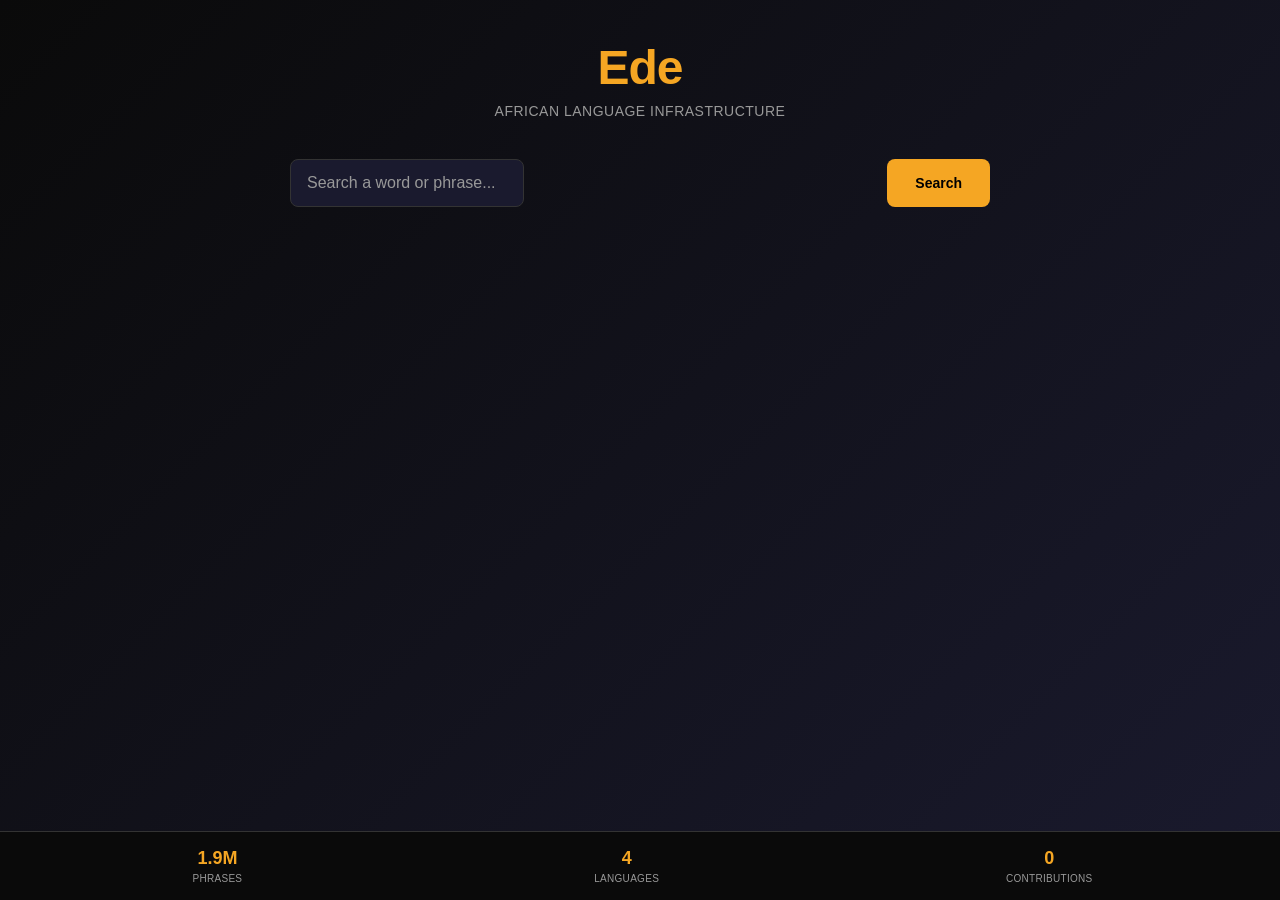
==== index.html @ 549b7cb9 "Redesign UI/UX - polished, responsive, top 5 suggestions, better visual hierarchy" ====
<!DOCTYPE html>
<html lang="en">
<head>
    <meta charset="UTF-8">
    <meta name="viewport" content="width=device-width, initial-scale=1.0">
    <title>Ede — African Language Infrastructure</title>
    <style>
        * { margin: 0; padding: 0; box-sizing: border-box; }
        
        :root {
            --primary: #f5a623;
            --dark-bg: #0a0a0a;
            --card-bg: #1a1a2e;
            --border: #333;
            --text-main: #e0e0e0;
            --text-secondary: #999;
            --accent-warm: #e67e22;
            --accent-success: #27ae60;
        }
        
        body {
            background: linear-gradient(135deg, var(--dark-bg) 0%, #1a1a2e 100%);
            color: var(--text-main);
            font-family: -apple-system, BlinkMacSystemFont, 'Segoe UI', Helvetica, Arial, sans-serif;
            padding: 20px;
            min-height: 100vh;
            padding-bottom: 120px;
        }
        
        .container { 
            max-width: 700px; 
            margin: 0 auto;
        }
        
        header {
            text-align: center;
            margin-bottom: 40px;
            padding-top: 20px;
        }
        
        h1 {
            font-size: 48px;
            font-weight: 700;
            color: var(--primary);
            letter-spacing: -1px;
            margin-bottom: 8px;
        }
        
        .tagline {
            color: var(--text-secondary);
            font-size: 14px;
            font-weight: 400;
            letter-spacing: 0.5px;
            text-transform: uppercase;
        }
        
        .search-container {
            position: relative;
            margin-bottom: 40px;
        }
        
        .search-wrapper {
            display: flex;
            gap: 12px;
            position: relative;
            z-index: 100;
        }
        
        input {
            flex: 1;
            background: var(--card-bg);
            border: 1px solid var(--border);
            color: var(--text-main);
            padding: 14px 16px;
            border-radius: 8px;
            font-size: 16px;
            transition: all 0.2s ease;
        }
        
        input:focus {
            outline: none;
            border-color: var(--primary);
            box-shadow: 0 0 0 3px rgba(245, 166, 35, 0.1);
        }
        
        input::placeholder {
            color: var(--text-secondary);
        }
        
        .search-btn {
            background: var(--primary);
            border: none;
            color: #000;
            padding: 14px 28px;
            border-radius: 8px;
            font-weight: 600;
            cursor: pointer;
            font-size: 14px;
            transition: all 0.2s ease;
            white-space: nowrap;
        }
        
        .search-btn:hover {
            background: #e6961a;
            transform: translateY(-1px);
        }
        
        .search-btn:active {
            transform: translateY(0);
        }
        
        .suggestions-container {
            position: absolute;
            top: 100%;
            left: 0;
            right: 52px;
            margin-top: 8px;
            background: var(--card-bg);
            border: 1px solid var(--border);
            border-radius: 8px;
            max-height: 280px;
            overflow-y: auto;
            z-index: 1000;
            display: none;
            box-shadow: 0 10px 40px rgba(0, 0, 0, 0.5);
        }
        
        .suggestion-item {
            padding: 12px 16px;
            color: var(--text-main);
            cursor: pointer;
            border-bottom: 1px solid var(--border);
            transition: all 0.15s ease;
            font-size: 14px;
        }
        
        .suggestion-item:last-child {
            border-bottom: none;
        }
        
        .suggestion-item:hover {
            background: rgba(245, 166, 35, 0.1);
            padding-left: 20px;
            color: var(--primary);
        }
        
        .results-section {
            animation: fadeIn 0.3s ease;
        }
        
        @keyframes fadeIn {
            from { opacity: 0; transform: translateY(10px); }
            to { opacity: 1; transform: translateY(0); }
        }
        
        .loading, .not-found {
            text-align: center;
            padding: 40px 20px;
            color: var(--text-secondary);
        }
        
        .loading {
            font-size: 14px;
        }
        
        .word-card {
            background: var(--card-bg);
            border: 1px solid var(--border);
            border-radius: 12px;
            padding: 28px;
            margin-bottom: 20px;
            animation: slideIn 0.3s ease;
        }
        
        @keyframes slideIn {
            from { opacity: 0; transform: translateY(15px); }
            to { opacity: 1; transform: translateY(0); }
        }
        
        .word-title {
            font-size: 28px;
            font-weight: 700;
            color: var(--primary);
            margin-bottom: 24px;
            word-break: break-word;
        }
        
        .translations-grid {
            display: grid;
            gap: 12px;
            margin-bottom: 24px;
        }
        
        .translation-card {
            background: rgba(245, 166, 35, 0.05);
            border: 1px solid rgba(245, 166, 35, 0.3);
            padding: 16px;
            border-radius: 10px;
            cursor: pointer;
            transition: all 0.2s ease;
        }
        
        .translation-card:hover {
            background: rgba(245, 166, 35, 0.1);
            border-color: var(--primary);
            transform: translateX(4px);
        }
        
        .translation-lang {
            color: var(--primary);
            font-size: 11px;
            text-transform: uppercase;
            font-weight: 600;
            letter-spacing: 0.5px;
            margin-bottom: 6px;
        }
        
        .translation-word {
            font-size: 20px;
            font-weight: 600;
            color: var(--text-main);
            margin-bottom: 4px;
        }
        
        .translation-meta {
            font-size: 12px;
            color: var(--text-secondary);
        }
        
        .phrase-matches-section {
            background: rgba(230, 126, 34, 0.08);
            border: 1px solid rgba(230, 126, 34, 0.3);
            border-radius: 12px;
            padding: 20px;
            margin-bottom: 20px;
        }
        
        .phrase-title {
            color: var(--accent-warm);
            font-size: 13px;
            font-weight: 600;
            text-transform: uppercase;
            margin-bottom: 16px;
            letter-spacing: 0.5px;
        }
        
        .phrase-item {
            background: var(--card-bg);
            border: 1px solid var(--border);
            padding: 14px;
            border-radius: 8px;
            margin-bottom: 10px;
            cursor: pointer;
            transition: all 0.2s ease;
        }
        
        .phrase-item:hover {
            border-color: var(--primary);
            background: rgba(245, 166, 35, 0.05);
        }
        
        .phrase-text {
            color: var(--text-main);
            font-size: 14px;
            margin-bottom: 8px;
            font-weight: 500;
        }
        
        .phrase-translation {
            color: var(--primary);
            font-size: 13px;
            font-weight: 500;
        }
        
        .contribute-section {
            background: rgba(230, 126, 34, 0.1);
            border: 1px solid var(--accent-warm);
            border-radius: 12px;
            padding: 20px;
            text-align: center;
            margin-top: 20px;
        }
        
        .contribute-title {
            color: var(--text-main);
            font-size: 16px;
            font-weight: 600;
            margin-bottom: 12px;
        }
        
        .contribute-text {
            color: var(--text-secondary);
            font-size: 13px;
            margin-bottom: 16px;
        }
        
        .contribute-btn {
            background: var(--accent-warm);
            color: #fff;
            border: none;
            padding: 12px 24px;
            border-radius: 8px;
            font-weight: 600;
            font-size: 14px;
            cursor: pointer;
            transition: all 0.2s ease;
        }
        
        .contribute-btn:hover {
            background: #d35400;
            transform: translateY(-2px);
        }
        
        .modal {
            display: none;
            position: fixed;
            z-index: 2000;
            left: 0;
            top: 0;
            width: 100%;
            height: 100%;
            background-color: rgba(0, 0, 0, 0.7);
            backdrop-filter: blur(2px);
        }
        
        .modal-content {
            background-color: var(--card-bg);
            position: fixed;
            top: 50%;
            left: 50%;
            transform: translate(-50%, -50%);
            padding: 32px;
            border: 1px solid var(--border);
            border-radius: 16px;
            width: 90%;
            max-width: 450px;
            color: var(--text-main);
            z-index: 2001;
            max-height: 90vh;
            overflow-y: auto;
        }
        
        .close {
            color: var(--text-secondary);
            float: right;
            font-size: 28px;
            font-weight: 300;
            cursor: pointer;
            line-height: 1;
        }
        
        .close:hover {
            color: var(--primary);
        }
        
        .modal label {
            color: var(--text-secondary);
            font-size: 12px;
            display: block;
            margin-bottom: 6px;
            font-weight: 600;
            text-transform: uppercase;
            letter-spacing: 0.5px;
        }
        
        .modal input, .modal select {
            width: 100%;
            margin-bottom: 16px;
            padding: 12px;
            border: 1px solid var(--border);
            border-radius: 8px;
            background: #0a0a0a;
            color: var(--text-main);
            font-size: 14px;
            transition: all 0.2s ease;
        }
        
        .modal input:focus, .modal select:focus {
            outline: none;
            border-color: var(--primary);
            box-shadow: 0 0 0 3px rgba(245, 166, 35, 0.1);
        }
        
        .modal-title {
            color: var(--primary);
            margin-bottom: 24px;
            font-size: 20px;
            font-weight: 700;
        }
        
        .submit-btn {
            width: 100%;
            background: var(--accent-warm);
            color: #fff;
            padding: 14px;
            font-size: 14px;
            border: none;
            border-radius: 8px;
            font-weight: 600;
            cursor: pointer;
            transition: all 0.2s ease;
        }
        
        .submit-btn:hover {
            background: #d35400;
            transform: translateY(-2px);
        }
        
        .success-msg {
            color: var(--accent-success);
            margin-top: 12px;
            text-align: center;
            font-size: 13px;
            font-weight: 500;
        }
        
        .stats-bar {
            position: fixed;
            bottom: 0;
            left: 0;
            right: 0;
            background: var(--dark-bg);
            border-top: 1px solid var(--border);
            padding: 16px 20px;
            display: flex;
            justify-content: space-around;
            gap: 12px;
            z-index: 100;
        }
        
        .stat-item {
            text-align: center;
            min-width: 60px;
            cursor: pointer;
            transition: all 0.2s ease;
        }
        
        .stat-item:hover {
            transform: translateY(-2px);
        }
        
        .stat-number {
            color: var(--primary);
            font-size: 18px;
            font-weight: 700;
        }
        
        .stat-label {
            color: var(--text-secondary);
            font-size: 10px;
            text-transform: uppercase;
            margin-top: 4px;
            font-weight: 500;
            letter-spacing: 0.3px;
        }
        
        @media (max-width: 600px) {
            h1 { font-size: 36px; }
            .word-card { padding: 20px; }
            .modal-content { width: 95%; padding: 24px; }
            .search-wrapper { flex-direction: column; }
            .search-btn { width: 100%; }
            .suggestions-container { right: 0; }
            .stats-bar { padding: 12px 16px; gap: 8px; }
            .stat-number { font-size: 16px; }
        }
        
        .suggestions-container::-webkit-scrollbar {
            width: 6px;
        }
        
        .suggestions-container::-webkit-scrollbar-track {
            background: var(--card-bg);
        }
        
        .suggestions-container::-webkit-scrollbar-thumb {
            background: var(--border);
            border-radius: 3px;
        }
        
        .suggestions-container::-webkit-scrollbar-thumb:hover {
            background: var(--primary);
        }
    </style>
</head>
<body>

<div class="container">
    <header>
        <h1>Ede</h1>
        <p class="tagline">African Language Infrastructure</p>
    </header>

    <div class="search-container">
        <div class="search-wrapper">
            <div style="position: relative; flex: 1;">
                <input type="text" id="word" placeholder="Search a word or phrase..." onkeyup="showSuggestions()" />
                <div id="suggestions" class="suggestions-container"></div>
            </div>
            <button class="search-btn" onclick="searchWord()">Search</button>
        </div>
    </div>

    <div id="results"></div>
</div>

<div class="stats-bar" id="stats"></div>

<div id="contributionModal" class="modal">
    <div class="modal-content">
        <span class="close" onclick="closeModal()">&times;</span>
        <div class="modal-title">Add translation</div>
        <input type="hidden" id="modalWord" />
        
        <label>Your name (optional)</label>
        <input type="text" id="modalUsername" placeholder="e.g. Ife, Anonymous" />
        
        <label>Language</label>
        <select id="modalLanguage">
            <option value="">-- Select Language --</option>
            <option value="Yoruba">Yoruba</option>
            <option value="Swahili">Swahili</option>
            <option value="Xhosa">Xhosa</option>
            <option value="Tamazight">Tamazight</option>
        </select>
        
        <label>Your translation</label>
        <input type="text" id="modalTranslation" placeholder="Enter translation" />
        
        <button class="submit-btn" onclick="submitContribution()">Submit</button>
        <div id="successMsg"></div>
    </div>
</div>

<div id="contributorsModal" class="modal">
    <div class="modal-content" style="max-height: 70vh; overflow-y: auto;">
        <span class="close" onclick="closeContributorsModal()">&times;</span>
        <div class="modal-title">Contributors</div>
        <div id="contributorsList"></div>
    </div>
</div>

<script>
const API = "";
let currentWord = "";

async function loadStats() {
    try {
        const contributions = JSON.parse(localStorage.getItem('ede_contributions') || '[]');
        const contributionCount = contributions.length;
        
        document.getElementById("stats").innerHTML = `
            <div class="stat-item">
                <div class="stat-number">1.9M</div>
                <div class="stat-label">Phrases</div>
            </div>
            <div class="stat-item" onclick="showLanguageBreakdown()">
                <div class="stat-number">4</div>
                <div class="stat-label">Languages</div>
            </div>
            <div class="stat-item" onclick="showContributors()">
                <div class="stat-number">${contributionCount}</div>
                <div class="stat-label">Contributions</div>
            </div>
        `;
    } catch (err) {
        console.error("Stats error:", err);
    }
}

function showLanguageBreakdown() {
    const modal = document.createElement('div');
    modal.className = 'modal';
    modal.style.display = 'block';
    
    modal.innerHTML = `
        <div class="modal-content" style="max-width: 400px;">
            <span class="close" onclick="this.parentElement.parentElement.remove()">&times;</span>
            <div class="modal-title">Languages</div>
            <div style="color: var(--text-main); font-size: 14px; line-height: 2;">
                <div style="margin-bottom: 14px;">🇳🇬 <strong>Yoruba</strong><br><span style="color: var(--text-secondary); font-size: 13px;">407,271 phrases</span></div>
                <div style="margin-bottom: 14px;">🇰🇪 <strong>Swahili</strong><br><span style="color: var(--text-secondary); font-size: 13px;">561,449 phrases</span></div>
                <div style="margin-bottom: 14px;">🇿🇦 <strong>Xhosa</strong><br><span style="color: var(--text-secondary); font-size: 13px;">953,639 phrases</span></div>
                <div style="margin-bottom: 20px;">🇲🇦 <strong>Tamazight</strong><br><span style="color: var(--text-secondary); font-size: 13px;">6,188 phrases</span></div>
                <div style="color: var(--text-secondary); font-size: 12px; border-top: 1px solid var(--border); padding-top: 14px;">
                    <strong>Total:</strong> 1,928,547 unique English-African phrases
                </div>
            </div>
        </div>
    `;
    
    document.body.appendChild(modal);
    modal.onclick = (e) => e.target === modal && modal.remove();
}

async function showSuggestions() {
    const word = document.getElementById("word").value.trim();
    const suggestionsDiv = document.getElementById("suggestions");
    
    if (word.length < 2) {
        suggestionsDiv.style.display = "none";
        return;
    }
    
    try {
        const res = await fetch(`${API}/search-suggestions?q=${encodeURIComponent(word)}&limit=5`);
        const data = await res.json();
        
        if (data.suggestions.length === 0) {
            suggestionsDiv.style.display = "none";
            return;
        }
        
        let html = '';
        for (const suggestion of data.suggestions) {
            html += `
                <div class="suggestion-item" onclick="selectSuggestion('${suggestion.replace(/'/g, "\\'")}')">
                    ${suggestion}
                </div>
            `;
        }
        
        suggestionsDiv.innerHTML = html;
        suggestionsDiv.style.display = "block";
    } catch (err) {
        console.error("Suggestions error:", err);
    }
}

function selectSuggestion(suggestion) {
    document.getElementById("word").value = suggestion;
    document.getElementById("suggestions").style.display = "none";
    searchWord();
}

async function searchWord() {
    const word = document.getElementById("word").value.trim();
    if (!word) return;

    document.getElementById("suggestions").style.display = "none";
    document.getElementById("results").innerHTML = '<div class="loading">🔍 Searching...</div>';

    try {
        const res = await fetch(`${API}/word-sense?word=${encodeURIComponent(word)}`);
        const data = await res.json();

        if (!data.found) {
            document.getElementById("results").innerHTML = `
                <div class="word-card">
                    <div class="not-found">
                        <p style="font-size: 18px; font-weight: 600; margin-bottom: 12px;">Not found</p>
                        <p style="color: var(--text-secondary); margin-bottom: 20px; font-size: 14px;">Help us add "<strong>${word}</strong>" to Ede</p>
                        <button class="contribute-btn" onclick="openContributionModal('${word}')">+ Add Translation</button>
                    </div>
                </div>
            `;
            return;
        }

        if (data.type === "exact") {
            let html = `<div class="word-card"><div class="word-title">${data.word}</div><div class="translations-grid">`;

            for (const definition of data.definitions) {
                for (const trans of definition.translations) {
                    html += `
                        <div class="translation-card">
                            <div class="translation-lang">${trans.language}</div>
                            <div class="translation-word">${trans.word}</div>
                            <div class="translation-meta">${trans.domain}</div>
                        </div>
                    `;
                }
            }

            html += `</div></div>`;
            document.getElementById("results").innerHTML = html;
            return;
        }

        if (data.type === "phrase_match") {
            let html = `<div class="word-card"><div class="word-title">${data.word}</div>`;
            html += `<div class="phrase-matches-section"><div class="phrase-title">Found in phrases</div>`;

            for (const match of data.matches.slice(0, 5)) {
                html += `
                    <div class="phrase-item" onclick="searchWord()" style="cursor: default;">
                        <div class="phrase-text">"${match.phrase}"</div>
                        <div class="phrase-translation">→ ${match.translations.map(t => t.word).join(', ')}</div>
                    </div>
                `;
            }

            html += `</div>`;
            html += `
                <div class="contribute-section">
                    <div class="contribute-title">Looking for the exact word?</div>
                    <div class="contribute-text">Help us add "${word}" directly to Ede</div>
                    <button class="contribute-btn" onclick="openContributionModal('${word}')">+ Add Translation</button>
                </div>
            `;
            html += `</div>`;
            document.getElementById("results").innerHTML = html;
            return;
        }

    } catch (err) {
        document.getElementById("results").innerHTML = `<div style="color: #e74c3c; padding: 20px; text-align: center;">Error: ${err.message}</div>`;
    }
}

function openContributionModal(word, language = "") {
    currentWord = word;
    document.getElementById("modalWord").value = word;
    document.getElementById("modalUsername").value = "";
    document.getElementById("modalLanguage").value = language;
    document.getElementById("modalTranslation").value = "";
    document.getElementById("successMsg").innerHTML = "";
    document.getElementById("contributionModal").style.display = "block";
}

function closeModal() {
    document.getElementById("contributionModal").style.display = "none";
}

function closeContributorsModal() {
    document.getElementById("contributorsModal").style.display = "none";
}

function getOrCreateDeviceId() {
    let deviceId = localStorage.getItem('ede_device_id');
    if (!deviceId) {
        deviceId = 'device_' + Math.random().toString(36).substr(2, 9);
        localStorage.setItem('ede_device_id', deviceId);
    }
    return deviceId;
}

async function submitContribution() {
    const username = document.getElementById("modalUsername").value.trim() || "Anonymous";
    const language = document.getElementById("modalLanguage").value;
    const translation = document.getElementById("modalTranslation").value.trim();
    
    if (!language) {
        alert("Pick a language");
        return;
    }
    if (!translation) {
        alert("Enter a translation");
        return;
    }

    try {
        const res = await fetch(`${API}/contribute?word=${encodeURIComponent(currentWord)}&language=${encodeURIComponent(language)}&translation=${encodeURIComponent(translation)}&username=${encodeURIComponent(username)}`, {
            method: "POST"
        });
        
        const contributions = JSON.parse(localStorage.getItem('ede_contributions') || '[]');
        const deviceId = getOrCreateDeviceId();
        
        const newContribution = {
            id: Date.now(),
            username: username,
            word: currentWord,
            translation: translation,
            language: language,
            votes: 0,
            upvoters: [],
            submittedBy: deviceId,
            timestamp: new Date().toISOString()
        };
        contributions.push(newContribution);
        localStorage.setItem('ede_contributions', JSON.stringify(contributions));
        
        document.getElementById("successMsg").innerHTML = `<div class="success-msg">✓ Contribution added! Thank you.</div>`;
        setTimeout(() => {
            closeModal();
            loadStats();
        }, 1500);
    } catch (err) {
        alert("Error: " + err.message);
    }
}

function showContributors() {
    try {
        const contributions = JSON.parse(localStorage.getItem('ede_contributions') || '[]');
        const deviceId = getOrCreateDeviceId();
        
        if (contributions.length === 0) {
            document.getElementById("contributorsList").innerHTML = '<p style="color: var(--text-secondary); text-align: center; padding: 20px;">No contributions yet. Be the first! 🚀</p>';
        } else {
            let html = '';
            contributions.forEach((c) => {
                const isSubmitter = c.submittedBy === deviceId;
                const hasUpvoted = c.upvoters && c.upvoters.includes(deviceId);
                const canUpvote = !isSubmitter && !hasUpvoted;
                
                const btnStyle = canUpvote 
                    ? "background: var(--accent-success); cursor: pointer;" 
                    : "background: var(--text-secondary); cursor: not-allowed; opacity: 0.5;";
                
                html += `
                    <div style="background: rgba(245, 166, 35, 0.08); border: 1px solid rgba(245, 166, 35, 0.2); padding: 16px; border-radius: 10px; margin-bottom: 12px;">
                        <div style="color: var(--primary); font-weight: 600; margin-bottom: 8px; font-size: 14px;">${c.username}${isSubmitter ? ' <span style="color: var(--text-secondary); font-size: 11px;">(you)</span>' : ''}</div>
                        <div style="color: var(--text-main); margin-bottom: 12px; font-size: 14px;">"${c.word}" → <strong style="color: var(--primary);">${c.translation}</strong> <span style="color: var(--text-secondary); font-size: 12px;">(${c.language})</span></div>
                        <div style="display: flex; gap: 8px; align-items: center;">
                            <button onclick="upvoteContribution(${c.id})" style="color: #fff; border: none; padding: 6px 12px; border-radius: 6px; font-size: 12px; font-weight: 600; ${btnStyle}" ${!canUpvote ? 'disabled' : ''}>👍 ${c.votes || 0}</button>
                            <span style="color: var(--text-secondary); font-size: 11px;">${new Date(c.timestamp).toLocaleDateString()}</span>
                            ${hasUpvoted ? '<span style="color: var(--accent-success); font-size: 11px;">✓ Voted</span>' : ''}
                        </div>
                    </div>
                `;
            });
            document.getElementById("contributorsList").innerHTML = html;
        }
        
        document.getElementById("contributorsModal").style.display = "block";
    } catch (err) {
        console.error("Error loading contributors:", err);
    }
}

function upvoteContribution(id) {
    const contributions = JSON.parse(localStorage.getItem('ede_contributions') || '[]');
    const deviceId = getOrCreateDeviceId();
    const contribution = contributions.find(c => c.id === id);
    
    if (contribution) {
        if (contribution.upvoters && contribution.upvoters.includes(deviceId)) {
            alert("You already voted");
            return;
        }
        
        if (contribution.submittedBy === deviceId) {
            alert("You can't upvote your own contribution");
            return;
        }
        
        contribution.votes = (contribution.votes || 0) + 1;
        if (!contribution.upvoters) contribution.upvoters = [];
        contribution.upvoters.push(deviceId);
        
        localStorage.setItem('ede_contributions', JSON.stringify(contributions));
        showContributors();
        loadStats();
    }
}

document.getElementById("word").addEventListener("keypress", e => {
    if (e.key === "Enter") {
        document.getElementById("suggestions").style.display = "none";
        searchWord();
    }
});

window.onclick = function(event) {
    const modal = document.getElementById("contributionModal");
    if (event.target === modal) {
        modal.style.display = "none";
    }
}

loadStats();
</script>

</body>
</html>
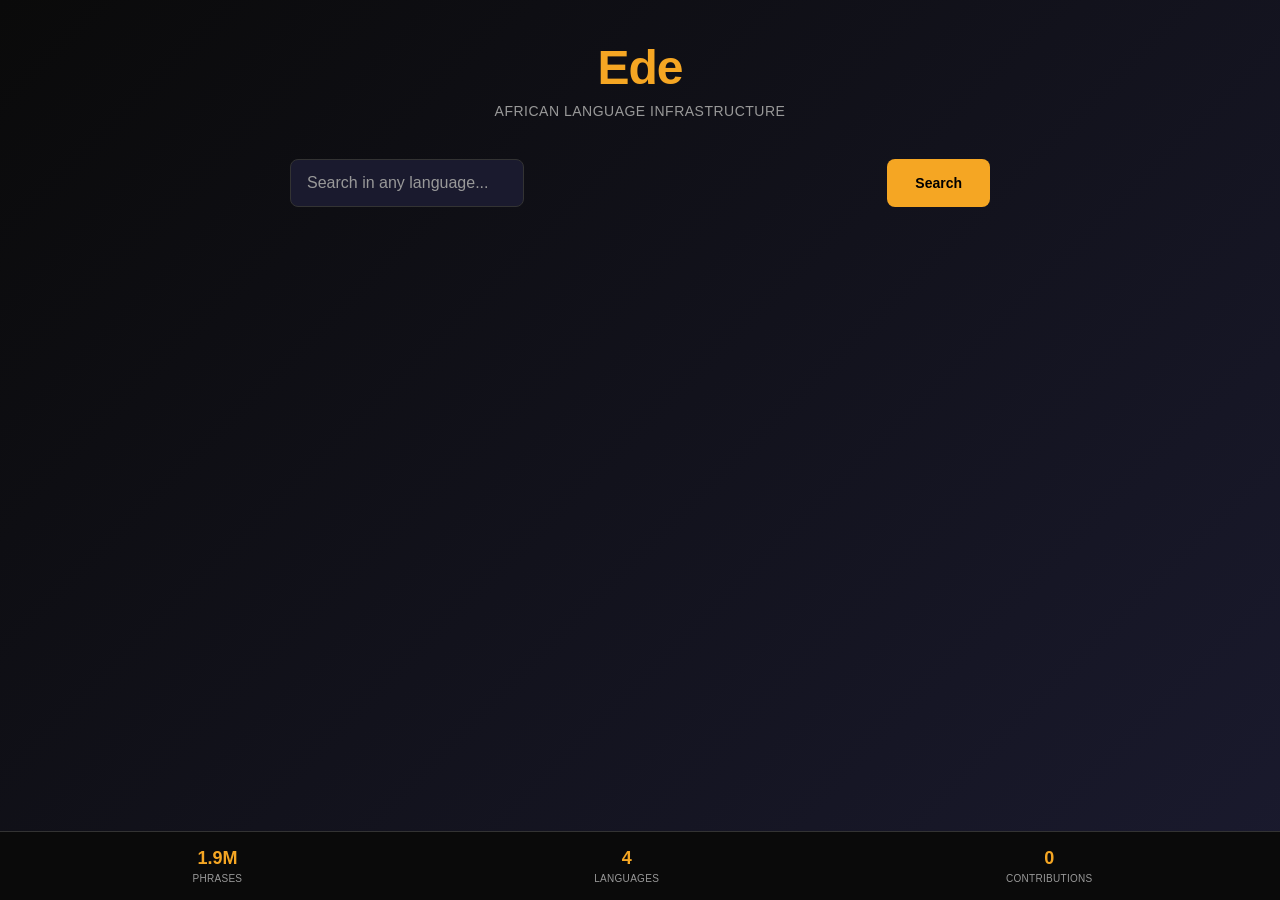
==== commit 10ea022f: "Multi-language search - search across all 4 languages, works locally and on HF" ====
--- a/index.html
+++ b/index.html
@@ -183,6 +183,17 @@
             color: var(--primary);
             margin-bottom: 24px;
             word-break: break-word;
+        }
+        
+        .language-badge {
+            display: inline-block;
+            background: rgba(39, 174, 96, 0.2);
+            color: var(--accent-success);
+            padding: 4px 10px;
+            border-radius: 4px;
+            font-size: 11px;
+            font-weight: 600;
+            margin-right: 6px;
         }
         
         .translations-grid {
@@ -494,7 +505,7 @@
     <div class="search-container">
         <div class="search-wrapper">
             <div style="position: relative; flex: 1;">
-                <input type="text" id="word" placeholder="Search a word or phrase..." onkeyup="showSuggestions()" />
+                <input type="text" id="word" placeholder="Search in any language..." onkeyup="showSuggestions()" />
                 <div id="suggestions" class="suggestions-container"></div>
             </div>
             <button class="search-btn" onclick="searchWord()">Search</button>
@@ -658,7 +669,17 @@
         }
 
         if (data.type === "exact") {
-            let html = `<div class="word-card"><div class="word-title">${data.word}</div><div class="translations-grid">`;
+            let html = `<div class="word-card"><div class="word-title">${data.word}</div>`;
+            
+            if (data.found_in && data.found_in.length > 0) {
+                html += `<div style="margin-bottom: 16px;">`;
+                for (const lang of data.found_in) {
+                    html += `<span class="language-badge">${lang}</span>`;
+                }
+                html += `</div>`;
+            }
+            
+            html += `<div class="translations-grid">`;
 
             for (const definition of data.definitions) {
                 for (const trans of definition.translations) {
@@ -666,7 +687,7 @@
                         <div class="translation-card">
                             <div class="translation-lang">${trans.language}</div>
                             <div class="translation-word">${trans.word}</div>
-                            <div class="translation-meta">${trans.domain}</div>
+                            <div class="translation-meta">${trans.domain || 'general'}</div>
                         </div>
                     `;
                 }
@@ -683,7 +704,8 @@
 
             for (const match of data.matches.slice(0, 5)) {
                 html += `
-                    <div class="phrase-item" onclick="searchWord()" style="cursor: default;">
+                    <div class="phrase-item">
+                        <div style="color: var(--text-secondary); font-size: 11px; margin-bottom: 4px;">${match.language}</div>
                         <div class="phrase-text">"${match.phrase}"</div>
                         <div class="phrase-translation">→ ${match.translations.map(t => t.word).join(', ')}</div>
                     </div>
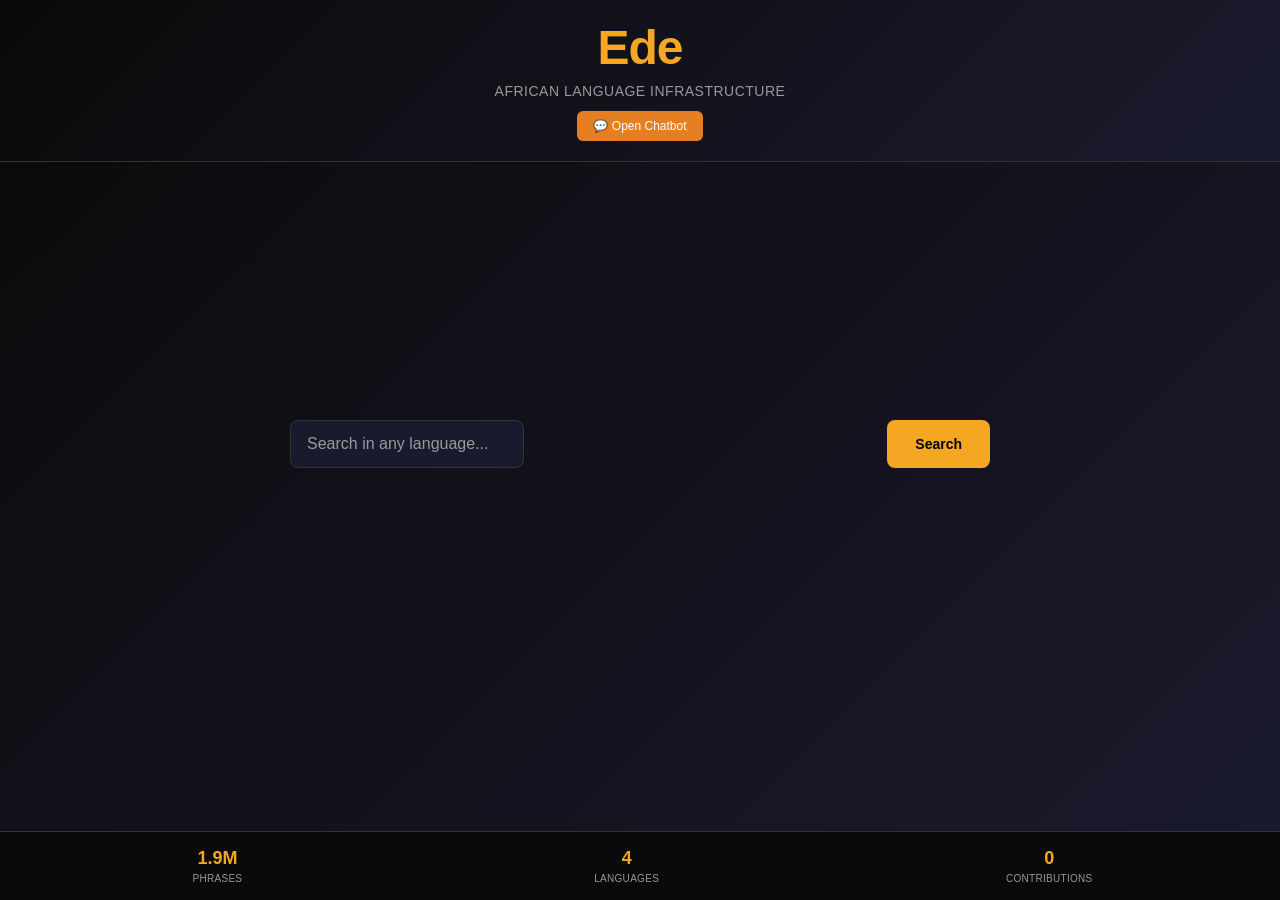
==== commit 2b01dd59: "Add chatbot + enhanced datasets - Yoruba, Swahili, Xhosa, Tamazight with POS, conjugations, examples" ====
--- a/index.html
+++ b/index.html
@@ -33,10 +33,37 @@
         }
         
         header {
-            text-align: center;
-            margin-bottom: 40px;
-            padding-top: 20px;
-        }
+    text-align: center;
+    margin-bottom: 40px;
+    padding-top: 20px;
+    position: fixed;
+    top: 0;
+    left: 0;
+    right: 0;
+    background: linear-gradient(135deg, var(--dark-bg) 0%, #1a1a2e 100%);
+    z-index: 50;
+    padding: 20px;
+    border-bottom: 1px solid var(--border);
+}
+
+.container {
+    max-width: 700px;
+    margin: 0 auto;
+    padding-top: 200px;
+}
+
+#translatorContainer .container {
+    padding-top: 200px;
+}
+
+#chatContainer {
+    padding-top: 160px;
+}
+
+#chatMessages {
+    margin-top: 20px;
+}
+
         
         h1 {
             font-size: 48px;
@@ -496,24 +523,91 @@
 </head>
 <body>
 
+<!-- HEADER - Always visible -->
 <div class="container">
     <header>
         <h1>Ede</h1>
         <p class="tagline">African Language Infrastructure</p>
+        <button onclick="toggleChat()" style="
+            background: var(--accent-warm);
+            color: #fff;
+            border: none;
+            padding: 8px 16px;
+            border-radius: 6px;
+            cursor: pointer;
+            font-size: 12px;
+            margin-top: 12px;
+        ">💬 Open Chatbot</button>
     </header>
-
-    <div class="search-container">
-        <div class="search-wrapper">
-            <div style="position: relative; flex: 1;">
-                <input type="text" id="word" placeholder="Search in any language..." onkeyup="showSuggestions()" />
-                <div id="suggestions" class="suggestions-container"></div>
+</div>
+
+<!-- TRANSLATOR VIEW -->
+<div id="translatorContainer">
+    <div class="container">
+        <div class="search-container">
+            <div class="search-wrapper">
+                <div style="position: relative; flex: 1;">
+                    <input type="text" id="word" placeholder="Search in any language..." onkeyup="showSuggestions()" />
+                    <div id="suggestions" class="suggestions-container"></div>
+                </div>
+                <button class="search-btn" onclick="searchWord()">Search</button>
             </div>
-            <button class="search-btn" onclick="searchWord()">Search</button>
         </div>
+        <div id="results"></div>
     </div>
-
-    <div id="results"></div>
 </div>
+
+<!-- CHATBOT VIEW -->
+<div id="chatContainer" style="display: none; flex-direction: column; height: 100vh; padding-bottom: 0;">
+    <div style="padding: 16px; border-bottom: 1px solid var(--border); display: flex; justify-content: space-between; align-items: center;">
+        <h2 style="color: var(--primary); margin: 0;">Chatbot</h2>
+        <button onclick="toggleChat()" style="
+            background: var(--text-secondary);
+            color: #fff;
+            border: none;
+            padding: 8px 16px;
+            border-radius: 6px;
+            cursor: pointer;
+            font-size: 12px;
+        ">← Back</button>
+    </div>
+    <div id="chatMessages" style="
+        flex: 1;
+        overflow-y: auto;
+        padding: 20px;
+        display: flex;
+        flex-direction: column;
+        gap: 12px;
+    "></div>
+    
+    <div style="
+        display: flex;
+        gap: 12px;
+        padding: 16px;
+        border-top: 1px solid var(--border);
+        background: var(--dark-bg);
+    ">
+        <input type="text" id="chatInput" placeholder="Ask me about translations..." style="
+            flex: 1;
+            background: var(--card-bg);
+            border: 1px solid var(--border);
+            color: var(--text-main);
+            padding: 12px;
+            border-radius: 8px;
+            font-size: 14px;
+        " onkeypress="if(event.key==='Enter') sendChat()" />
+        <button onclick="sendChat()" style="
+            background: var(--primary);
+            color: #000;
+            border: none;
+            padding: 12px 24px;
+            border-radius: 8px;
+            font-weight: 600;
+            cursor: pointer;
+        ">Send</button>
+    </div>
+</div>
+
 
 <div class="stats-bar" id="stats"></div>
 
@@ -649,10 +743,13 @@
     if (!word) return;
 
     document.getElementById("suggestions").style.display = "none";
-    document.getElementById("results").innerHTML = '<div class="loading">🔍 Searching...</div>';
+    document.getElementById("results").innerHTML = '<div class="loading">🔍 Translating...</div>';
+    
+    // Hide search container
+    document.querySelector(".search-container").style.display = "none";
 
     try {
-        const res = await fetch(`${API}/word-sense?word=${encodeURIComponent(word)}`);
+        const res = await fetch(`${API}/translate?word=${encodeURIComponent(word)}`);
         const data = await res.json();
 
         if (!data.found) {
@@ -661,73 +758,69 @@
                     <div class="not-found">
                         <p style="font-size: 18px; font-weight: 600; margin-bottom: 12px;">Not found</p>
                         <p style="color: var(--text-secondary); margin-bottom: 20px; font-size: 14px;">Help us add "<strong>${word}</strong>" to Ede</p>
-                        <button class="contribute-btn" onclick="openContributionModal('${word}')">+ Add Translation</button>
+                        <button class="contribute-btn" onclick="newSearch()">+ Add Translation</button>
+                        <button class="contribute-btn" style="background: var(--text-secondary); margin-top: 12px;" onclick="newSearch()">← New Search</button>
                     </div>
                 </div>
             `;
             return;
         }
 
-        if (data.type === "exact") {
-            let html = `<div class="word-card"><div class="word-title">${data.word}</div>`;
+        let html = `
+            <button class="contribute-btn" style="background: var(--text-secondary); margin-bottom: 20px; width: 100%;" onclick="newSearch()">← New Search</button>
+            <div class="word-card"><div class="word-title">${data.word}</div>`;
+        html += `<div class="translations-grid">`;
+
+        const languages = ["Yoruba", "Swahili", "Xhosa", "Tamazight"];
+        
+        for (const lang of languages) {
+            const trans = data.results[lang];
             
-            if (data.found_in && data.found_in.length > 0) {
-                html += `<div style="margin-bottom: 16px;">`;
-                for (const lang of data.found_in) {
-                    html += `<span class="language-badge">${lang}</span>`;
-                }
-                html += `</div>`;
-            }
-            
-            html += `<div class="translations-grid">`;
-
-            for (const definition of data.definitions) {
-                for (const trans of definition.translations) {
+            if (trans) {
+                html += `
+                    <div class="translation-card">
+                        <div class="translation-lang">✓ ${lang}</div>
+                        <div class="translation-word">${trans.word}</div>
+                        <div class="translation-meta">
+                            Confidence: ${(trans.confidence * 100).toFixed(0)}% | POS: ${trans.pos}
+                        </div>
+                `;
+                
+                if (trans.examples && trans.examples.length > 0) {
+                    const ex = trans.examples[0];
                     html += `
-                        <div class="translation-card">
-                            <div class="translation-lang">${trans.language}</div>
-                            <div class="translation-word">${trans.word}</div>
-                            <div class="translation-meta">${trans.domain || 'general'}</div>
+                        <div style="margin-top: 8px; padding-top: 8px; border-top: 1px solid rgba(255,255,255,0.1); font-size: 12px; color: var(--text-secondary);">
+                            <strong>Example:</strong><br>
+                            "${ex.english}"
                         </div>
                     `;
                 }
-            }
-
-            html += `</div></div>`;
-            document.getElementById("results").innerHTML = html;
-            return;
-        }
-
-        if (data.type === "phrase_match") {
-            let html = `<div class="word-card"><div class="word-title">${data.word}</div>`;
-            html += `<div class="phrase-matches-section"><div class="phrase-title">Found in phrases</div>`;
-
-            for (const match of data.matches.slice(0, 5)) {
+                
+                html += `</div>`;
+            } else {
                 html += `
-                    <div class="phrase-item">
-                        <div style="color: var(--text-secondary); font-size: 11px; margin-bottom: 4px;">${match.language}</div>
-                        <div class="phrase-text">"${match.phrase}"</div>
-                        <div class="phrase-translation">→ ${match.translations.map(t => t.word).join(', ')}</div>
+                    <div class="translation-card" style="background: rgba(200, 100, 50, 0.08); border-color: rgba(230, 126, 34, 0.3); opacity: 0.7;">
+                        <div class="translation-lang">✕ ${lang}</div>
+                        <div class="translation-word" style="color: var(--text-secondary); font-size: 14px;">Not available</div>
+                        <button class="translation-meta" style="background: var(--accent-warm); color: #fff; border: none; padding: 4px 8px; border-radius: 4px; cursor: pointer; font-size: 11px; margin-top: 8px;" onclick="openContributionModal('${word}', '${lang}')">+ Add</button>
                     </div>
                 `;
             }
-
-            html += `</div>`;
-            html += `
-                <div class="contribute-section">
-                    <div class="contribute-title">Looking for the exact word?</div>
-                    <div class="contribute-text">Help us add "${word}" directly to Ede</div>
-                    <button class="contribute-btn" onclick="openContributionModal('${word}')">+ Add Translation</button>
-                </div>
-            `;
-            html += `</div>`;
-            document.getElementById("results").innerHTML = html;
-            return;
-        }
+        }
+
+        html += `</div></div>`;
+        document.getElementById("results").innerHTML = html;
 
     } catch (err) {
         document.getElementById("results").innerHTML = `<div style="color: #e74c3c; padding: 20px; text-align: center;">Error: ${err.message}</div>`;
     }
+}
+
+function newSearch() {
+    document.querySelector(".search-container").style.display = "block";
+    document.getElementById("word").value = "";
+    document.getElementById("word").focus();
+    document.getElementById("results").innerHTML = "";
 }
 
 function openContributionModal(word, language = "") {
@@ -756,6 +849,14 @@
     }
     return deviceId;
 }
+
+function newSearch() {
+    document.querySelector(".search-container").style.display = "block";
+    document.getElementById("word").value = "";
+    document.getElementById("results").innerHTML = "";
+    document.getElementById("word").focus();
+}
+
 
 async function submitContribution() {
     const username = document.getElementById("modalUsername").value.trim() || "Anonymous";
@@ -842,6 +943,55 @@
     }
 }
 
+function toggleChat() {
+    const chat = document.getElementById("chatContainer");
+    const translator = document.getElementById("translatorContainer");
+    
+    if (chat.style.display === "none") {
+        chat.style.display = "flex";
+        translator.style.display = "none";
+        document.getElementById("chatInput").focus();
+    } else {
+        chat.style.display = "none";
+        translator.style.display = "block";
+    }
+}
+
+async function sendChat() {
+    const input = document.getElementById("chatInput");
+    const message = input.value.trim();
+    
+    if (!message) return;
+    
+    const messagesDiv = document.getElementById("chatMessages");
+    
+    // Add user message
+    messagesDiv.innerHTML += `
+        <div style="align-self: flex-end; background: var(--primary); color: #000; padding: 12px 16px; border-radius: 12px; max-width: 80%; word-wrap: break-word;">
+            ${message}
+        </div>
+    `;
+    
+    input.value = "";
+    messagesDiv.scrollTop = messagesDiv.scrollHeight;
+    
+    try {
+        const res = await fetch(`${API}/chat?message=${encodeURIComponent(message)}`);
+        const data = await res.json();
+        
+        messagesDiv.innerHTML += `
+            <div style="align-self: flex-start; background: var(--card-bg); border: 1px solid var(--border); padding: 12px 16px; border-radius: 12px; max-width: 80%; word-wrap: break-word; color: var(--text-main); font-size: 14px; line-height: 1.5;">
+                ${data.response.replace(/\n/g, '<br>')}
+            </div>
+        `;
+        
+        messagesDiv.scrollTop = messagesDiv.scrollHeight;
+    } catch (err) {
+        console.error("Chat error:", err);
+    }
+}
+
+
 function upvoteContribution(id) {
     const contributions = JSON.parse(localStorage.getItem('ede_contributions') || '[]');
     const deviceId = getOrCreateDeviceId();
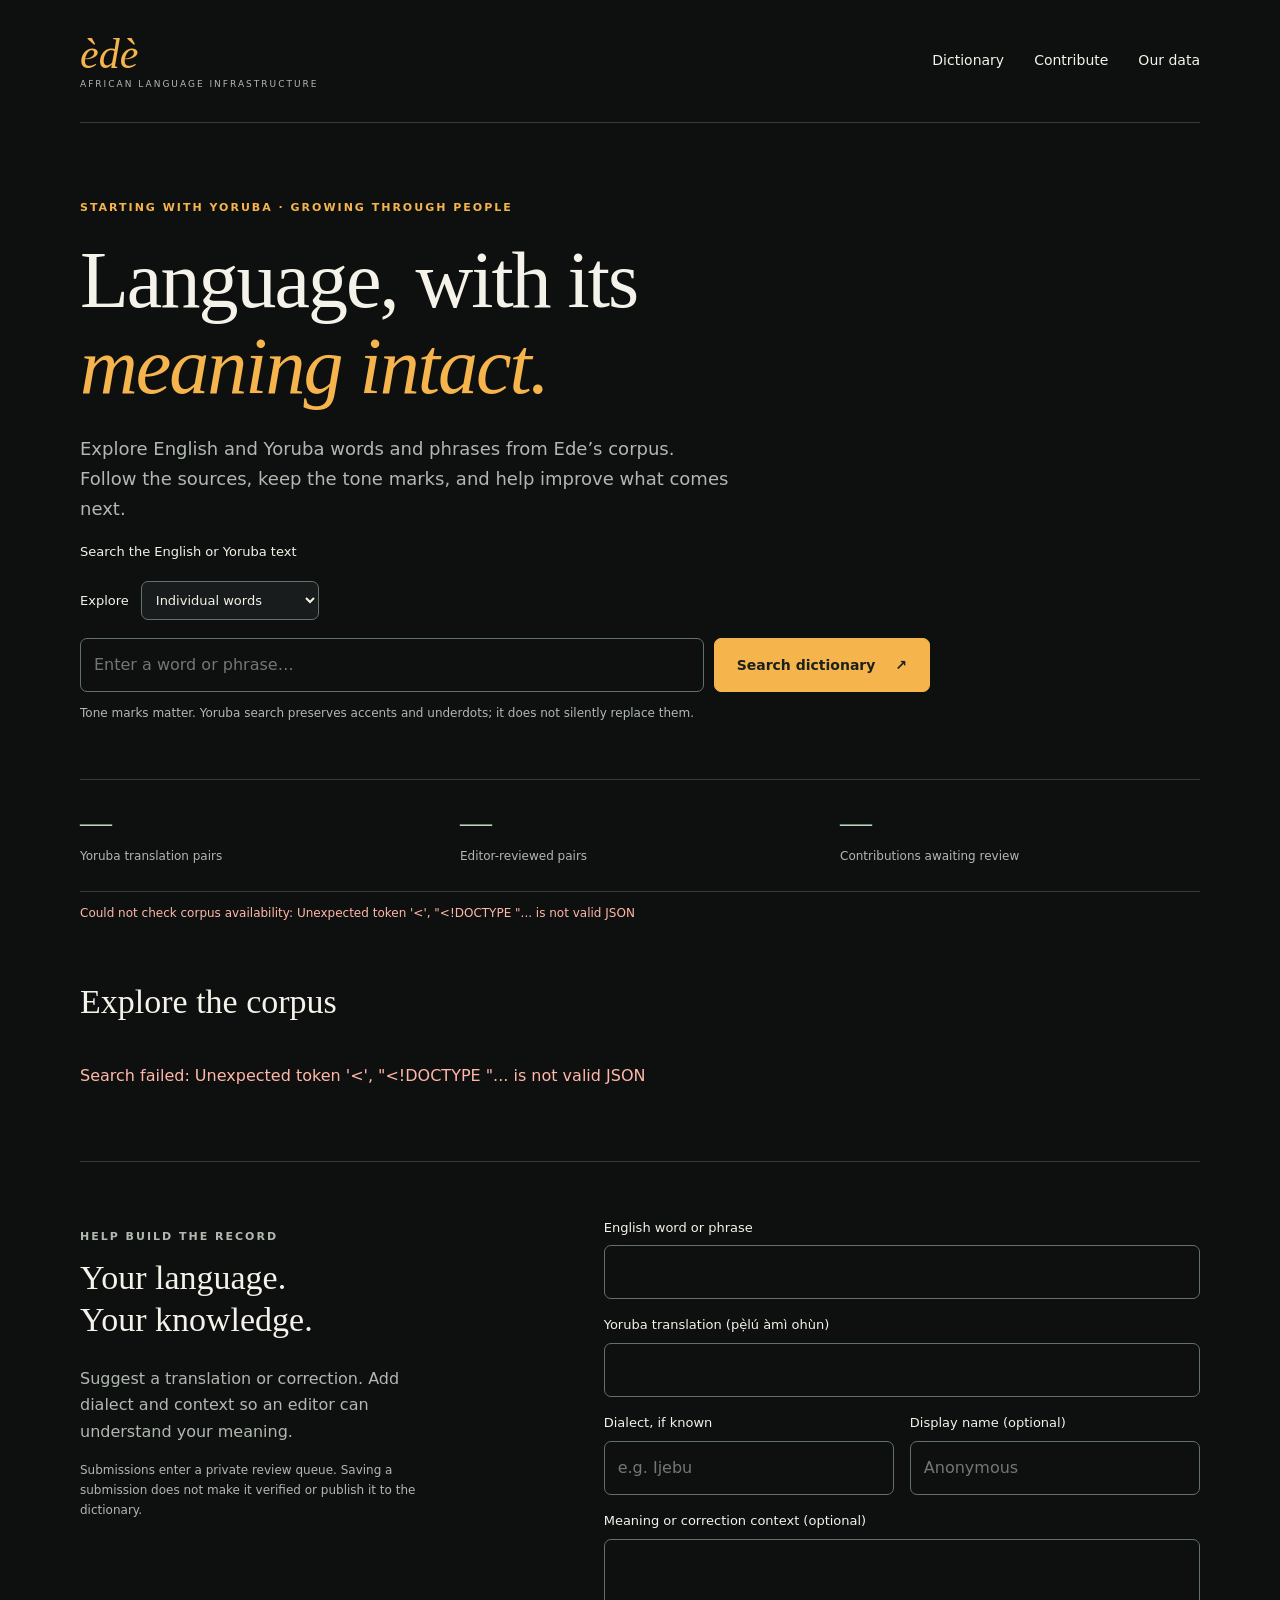
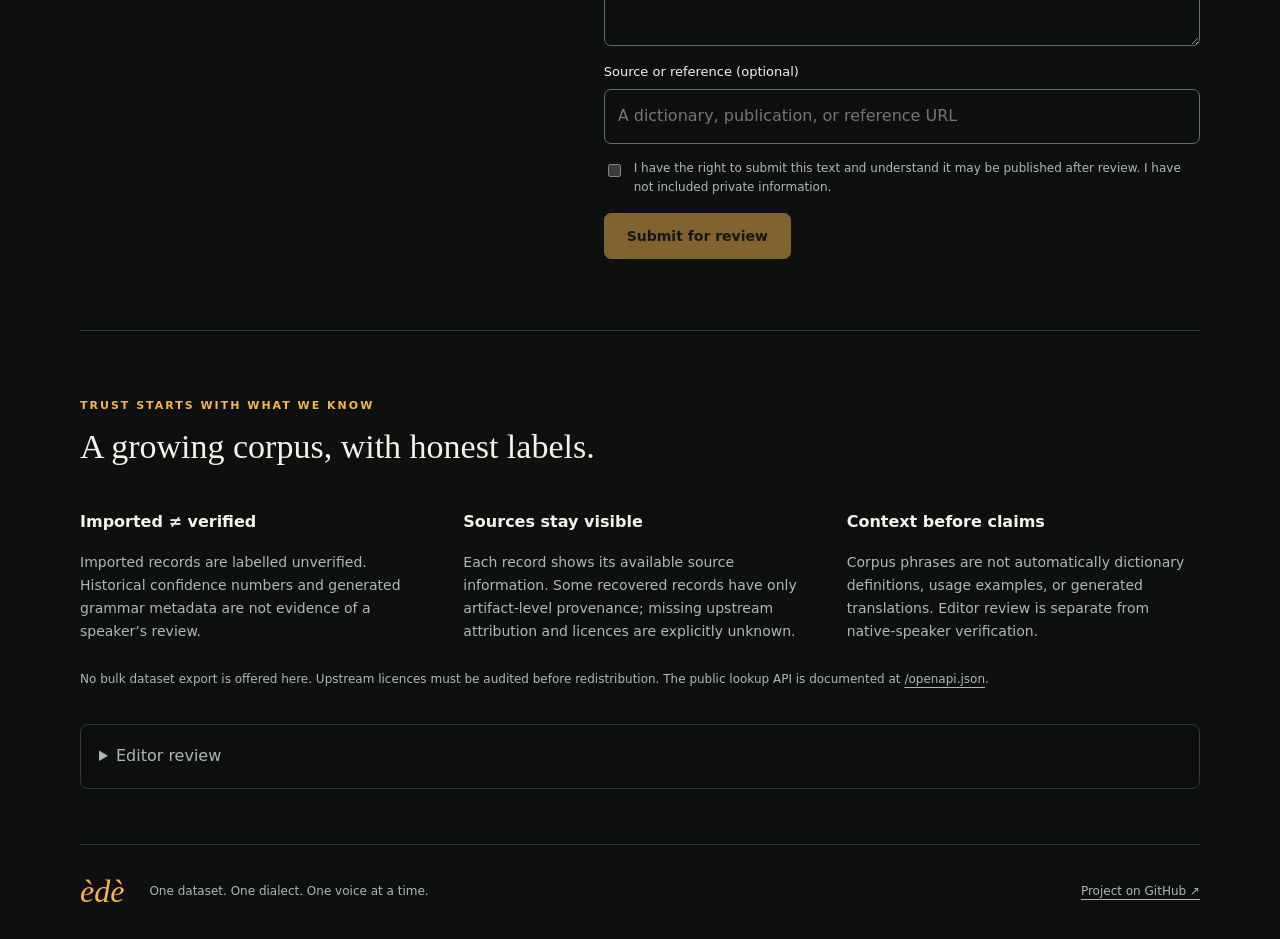
==== commit caeb2f78: "Launch word-first Yoruba dictionary with durable reviewed contributions" ====
--- a/index.html
+++ b/index.html
@@ -1,1039 +1,79 @@
-<!DOCTYPE html>
+<!doctype html>
 <html lang="en">
 <head>
-    <meta charset="UTF-8">
-    <meta name="viewport" content="width=device-width, initial-scale=1.0">
-    <title>Ede — African Language Infrastructure</title>
-    <style>
-        * { margin: 0; padding: 0; box-sizing: border-box; }
-        
-        :root {
-            --primary: #f5a623;
-            --dark-bg: #0a0a0a;
-            --card-bg: #1a1a2e;
-            --border: #333;
-            --text-main: #e0e0e0;
-            --text-secondary: #999;
-            --accent-warm: #e67e22;
-            --accent-success: #27ae60;
-        }
-        
-        body {
-            background: linear-gradient(135deg, var(--dark-bg) 0%, #1a1a2e 100%);
-            color: var(--text-main);
-            font-family: -apple-system, BlinkMacSystemFont, 'Segoe UI', Helvetica, Arial, sans-serif;
-            padding: 20px;
-            min-height: 100vh;
-            padding-bottom: 120px;
-        }
-        
-        .container { 
-            max-width: 700px; 
-            margin: 0 auto;
-        }
-        
-        header {
-    text-align: center;
-    margin-bottom: 40px;
-    padding-top: 20px;
-    position: fixed;
-    top: 0;
-    left: 0;
-    right: 0;
-    background: linear-gradient(135deg, var(--dark-bg) 0%, #1a1a2e 100%);
-    z-index: 50;
-    padding: 20px;
-    border-bottom: 1px solid var(--border);
-}
-
-.container {
-    max-width: 700px;
-    margin: 0 auto;
-    padding-top: 200px;
-}
-
-#translatorContainer .container {
-    padding-top: 200px;
-}
-
-#chatContainer {
-    padding-top: 160px;
-}
-
-#chatMessages {
-    margin-top: 20px;
-}
-
-        
-        h1 {
-            font-size: 48px;
-            font-weight: 700;
-            color: var(--primary);
-            letter-spacing: -1px;
-            margin-bottom: 8px;
-        }
-        
-        .tagline {
-            color: var(--text-secondary);
-            font-size: 14px;
-            font-weight: 400;
-            letter-spacing: 0.5px;
-            text-transform: uppercase;
-        }
-        
-        .search-container {
-            position: relative;
-            margin-bottom: 40px;
-        }
-        
-        .search-wrapper {
-            display: flex;
-            gap: 12px;
-            position: relative;
-            z-index: 100;
-        }
-        
-        input {
-            flex: 1;
-            background: var(--card-bg);
-            border: 1px solid var(--border);
-            color: var(--text-main);
-            padding: 14px 16px;
-            border-radius: 8px;
-            font-size: 16px;
-            transition: all 0.2s ease;
-        }
-        
-        input:focus {
-            outline: none;
-            border-color: var(--primary);
-            box-shadow: 0 0 0 3px rgba(245, 166, 35, 0.1);
-        }
-        
-        input::placeholder {
-            color: var(--text-secondary);
-        }
-        
-        .search-btn {
-            background: var(--primary);
-            border: none;
-            color: #000;
-            padding: 14px 28px;
-            border-radius: 8px;
-            font-weight: 600;
-            cursor: pointer;
-            font-size: 14px;
-            transition: all 0.2s ease;
-            white-space: nowrap;
-        }
-        
-        .search-btn:hover {
-            background: #e6961a;
-            transform: translateY(-1px);
-        }
-        
-        .search-btn:active {
-            transform: translateY(0);
-        }
-        
-        .suggestions-container {
-            position: absolute;
-            top: 100%;
-            left: 0;
-            right: 52px;
-            margin-top: 8px;
-            background: var(--card-bg);
-            border: 1px solid var(--border);
-            border-radius: 8px;
-            max-height: 280px;
-            overflow-y: auto;
-            z-index: 1000;
-            display: none;
-            box-shadow: 0 10px 40px rgba(0, 0, 0, 0.5);
-        }
-        
-        .suggestion-item {
-            padding: 12px 16px;
-            color: var(--text-main);
-            cursor: pointer;
-            border-bottom: 1px solid var(--border);
-            transition: all 0.15s ease;
-            font-size: 14px;
-        }
-        
-        .suggestion-item:last-child {
-            border-bottom: none;
-        }
-        
-        .suggestion-item:hover {
-            background: rgba(245, 166, 35, 0.1);
-            padding-left: 20px;
-            color: var(--primary);
-        }
-        
-        .results-section {
-            animation: fadeIn 0.3s ease;
-        }
-        
-        @keyframes fadeIn {
-            from { opacity: 0; transform: translateY(10px); }
-            to { opacity: 1; transform: translateY(0); }
-        }
-        
-        .loading, .not-found {
-            text-align: center;
-            padding: 40px 20px;
-            color: var(--text-secondary);
-        }
-        
-        .loading {
-            font-size: 14px;
-        }
-        
-        .word-card {
-            background: var(--card-bg);
-            border: 1px solid var(--border);
-            border-radius: 12px;
-            padding: 28px;
-            margin-bottom: 20px;
-            animation: slideIn 0.3s ease;
-        }
-        
-        @keyframes slideIn {
-            from { opacity: 0; transform: translateY(15px); }
-            to { opacity: 1; transform: translateY(0); }
-        }
-        
-        .word-title {
-            font-size: 28px;
-            font-weight: 700;
-            color: var(--primary);
-            margin-bottom: 24px;
-            word-break: break-word;
-        }
-        
-        .language-badge {
-            display: inline-block;
-            background: rgba(39, 174, 96, 0.2);
-            color: var(--accent-success);
-            padding: 4px 10px;
-            border-radius: 4px;
-            font-size: 11px;
-            font-weight: 600;
-            margin-right: 6px;
-        }
-        
-        .translations-grid {
-            display: grid;
-            gap: 12px;
-            margin-bottom: 24px;
-        }
-        
-        .translation-card {
-            background: rgba(245, 166, 35, 0.05);
-            border: 1px solid rgba(245, 166, 35, 0.3);
-            padding: 16px;
-            border-radius: 10px;
-            cursor: pointer;
-            transition: all 0.2s ease;
-        }
-        
-        .translation-card:hover {
-            background: rgba(245, 166, 35, 0.1);
-            border-color: var(--primary);
-            transform: translateX(4px);
-        }
-        
-        .translation-lang {
-            color: var(--primary);
-            font-size: 11px;
-            text-transform: uppercase;
-            font-weight: 600;
-            letter-spacing: 0.5px;
-            margin-bottom: 6px;
-        }
-        
-        .translation-word {
-            font-size: 20px;
-            font-weight: 600;
-            color: var(--text-main);
-            margin-bottom: 4px;
-        }
-        
-        .translation-meta {
-            font-size: 12px;
-            color: var(--text-secondary);
-        }
-        
-        .phrase-matches-section {
-            background: rgba(230, 126, 34, 0.08);
-            border: 1px solid rgba(230, 126, 34, 0.3);
-            border-radius: 12px;
-            padding: 20px;
-            margin-bottom: 20px;
-        }
-        
-        .phrase-title {
-            color: var(--accent-warm);
-            font-size: 13px;
-            font-weight: 600;
-            text-transform: uppercase;
-            margin-bottom: 16px;
-            letter-spacing: 0.5px;
-        }
-        
-        .phrase-item {
-            background: var(--card-bg);
-            border: 1px solid var(--border);
-            padding: 14px;
-            border-radius: 8px;
-            margin-bottom: 10px;
-            cursor: pointer;
-            transition: all 0.2s ease;
-        }
-        
-        .phrase-item:hover {
-            border-color: var(--primary);
-            background: rgba(245, 166, 35, 0.05);
-        }
-        
-        .phrase-text {
-            color: var(--text-main);
-            font-size: 14px;
-            margin-bottom: 8px;
-            font-weight: 500;
-        }
-        
-        .phrase-translation {
-            color: var(--primary);
-            font-size: 13px;
-            font-weight: 500;
-        }
-        
-        .contribute-section {
-            background: rgba(230, 126, 34, 0.1);
-            border: 1px solid var(--accent-warm);
-            border-radius: 12px;
-            padding: 20px;
-            text-align: center;
-            margin-top: 20px;
-        }
-        
-        .contribute-title {
-            color: var(--text-main);
-            font-size: 16px;
-            font-weight: 600;
-            margin-bottom: 12px;
-        }
-        
-        .contribute-text {
-            color: var(--text-secondary);
-            font-size: 13px;
-            margin-bottom: 16px;
-        }
-        
-        .contribute-btn {
-            background: var(--accent-warm);
-            color: #fff;
-            border: none;
-            padding: 12px 24px;
-            border-radius: 8px;
-            font-weight: 600;
-            font-size: 14px;
-            cursor: pointer;
-            transition: all 0.2s ease;
-        }
-        
-        .contribute-btn:hover {
-            background: #d35400;
-            transform: translateY(-2px);
-        }
-        
-        .modal {
-            display: none;
-            position: fixed;
-            z-index: 2000;
-            left: 0;
-            top: 0;
-            width: 100%;
-            height: 100%;
-            background-color: rgba(0, 0, 0, 0.7);
-            backdrop-filter: blur(2px);
-        }
-        
-        .modal-content {
-            background-color: var(--card-bg);
-            position: fixed;
-            top: 50%;
-            left: 50%;
-            transform: translate(-50%, -50%);
-            padding: 32px;
-            border: 1px solid var(--border);
-            border-radius: 16px;
-            width: 90%;
-            max-width: 450px;
-            color: var(--text-main);
-            z-index: 2001;
-            max-height: 90vh;
-            overflow-y: auto;
-        }
-        
-        .close {
-            color: var(--text-secondary);
-            float: right;
-            font-size: 28px;
-            font-weight: 300;
-            cursor: pointer;
-            line-height: 1;
-        }
-        
-        .close:hover {
-            color: var(--primary);
-        }
-        
-        .modal label {
-            color: var(--text-secondary);
-            font-size: 12px;
-            display: block;
-            margin-bottom: 6px;
-            font-weight: 600;
-            text-transform: uppercase;
-            letter-spacing: 0.5px;
-        }
-        
-        .modal input, .modal select {
-            width: 100%;
-            margin-bottom: 16px;
-            padding: 12px;
-            border: 1px solid var(--border);
-            border-radius: 8px;
-            background: #0a0a0a;
-            color: var(--text-main);
-            font-size: 14px;
-            transition: all 0.2s ease;
-        }
-        
-        .modal input:focus, .modal select:focus {
-            outline: none;
-            border-color: var(--primary);
-            box-shadow: 0 0 0 3px rgba(245, 166, 35, 0.1);
-        }
-        
-        .modal-title {
-            color: var(--primary);
-            margin-bottom: 24px;
-            font-size: 20px;
-            font-weight: 700;
-        }
-        
-        .submit-btn {
-            width: 100%;
-            background: var(--accent-warm);
-            color: #fff;
-            padding: 14px;
-            font-size: 14px;
-            border: none;
-            border-radius: 8px;
-            font-weight: 600;
-            cursor: pointer;
-            transition: all 0.2s ease;
-        }
-        
-        .submit-btn:hover {
-            background: #d35400;
-            transform: translateY(-2px);
-        }
-        
-        .success-msg {
-            color: var(--accent-success);
-            margin-top: 12px;
-            text-align: center;
-            font-size: 13px;
-            font-weight: 500;
-        }
-        
-        .stats-bar {
-            position: fixed;
-            bottom: 0;
-            left: 0;
-            right: 0;
-            background: var(--dark-bg);
-            border-top: 1px solid var(--border);
-            padding: 16px 20px;
-            display: flex;
-            justify-content: space-around;
-            gap: 12px;
-            z-index: 100;
-        }
-        
-        .stat-item {
-            text-align: center;
-            min-width: 60px;
-            cursor: pointer;
-            transition: all 0.2s ease;
-        }
-        
-        .stat-item:hover {
-            transform: translateY(-2px);
-        }
-        
-        .stat-number {
-            color: var(--primary);
-            font-size: 18px;
-            font-weight: 700;
-        }
-        
-        .stat-label {
-            color: var(--text-secondary);
-            font-size: 10px;
-            text-transform: uppercase;
-            margin-top: 4px;
-            font-weight: 500;
-            letter-spacing: 0.3px;
-        }
-        
-        @media (max-width: 600px) {
-            h1 { font-size: 36px; }
-            .word-card { padding: 20px; }
-            .modal-content { width: 95%; padding: 24px; }
-            .search-wrapper { flex-direction: column; }
-            .search-btn { width: 100%; }
-            .suggestions-container { right: 0; }
-            .stats-bar { padding: 12px 16px; gap: 8px; }
-            .stat-number { font-size: 16px; }
-        }
-        
-        .suggestions-container::-webkit-scrollbar {
-            width: 6px;
-        }
-        
-        .suggestions-container::-webkit-scrollbar-track {
-            background: var(--card-bg);
-        }
-        
-        .suggestions-container::-webkit-scrollbar-thumb {
-            background: var(--border);
-            border-radius: 3px;
-        }
-        
-        .suggestions-container::-webkit-scrollbar-thumb:hover {
-            background: var(--primary);
-        }
-    </style>
+  <meta charset="utf-8">
+  <meta name="viewport" content="width=device-width, initial-scale=1">
+  <meta name="description" content="Explore Ede's Yoruba corpus. See the sources, preserve tone marks, and contribute corrections for review.">
+  <title>Ede — A living Yoruba dictionary</title>
+  <link rel="stylesheet" href="/static/style.css">
+  <script src="/static/app.js" defer></script>
 </head>
 <body>
-
-<!-- HEADER - Always visible -->
-<div class="container">
-    <header>
-        <h1>Ede</h1>
-        <p class="tagline">African Language Infrastructure</p>
-        <button onclick="toggleChat()" style="
-            background: var(--accent-warm);
-            color: #fff;
-            border: none;
-            padding: 8px 16px;
-            border-radius: 6px;
-            cursor: pointer;
-            font-size: 12px;
-            margin-top: 12px;
-        ">💬 Open Chatbot</button>
-    </header>
-</div>
-
-<!-- TRANSLATOR VIEW -->
-<div id="translatorContainer">
-    <div class="container">
-        <div class="search-container">
-            <div class="search-wrapper">
-                <div style="position: relative; flex: 1;">
-                    <input type="text" id="word" placeholder="Search in any language..." onkeyup="showSuggestions()" />
-                    <div id="suggestions" class="suggestions-container"></div>
-                </div>
-                <button class="search-btn" onclick="searchWord()">Search</button>
-            </div>
-        </div>
-        <div id="results"></div>
-    </div>
-</div>
-
-<!-- CHATBOT VIEW -->
-<div id="chatContainer" style="display: none; flex-direction: column; height: 100vh; padding-bottom: 0;">
-    <div style="padding: 16px; border-bottom: 1px solid var(--border); display: flex; justify-content: space-between; align-items: center;">
-        <h2 style="color: var(--primary); margin: 0;">Chatbot</h2>
-        <button onclick="toggleChat()" style="
-            background: var(--text-secondary);
-            color: #fff;
-            border: none;
-            padding: 8px 16px;
-            border-radius: 6px;
-            cursor: pointer;
-            font-size: 12px;
-        ">← Back</button>
-    </div>
-    <div id="chatMessages" style="
-        flex: 1;
-        overflow-y: auto;
-        padding: 20px;
-        display: flex;
-        flex-direction: column;
-        gap: 12px;
-    "></div>
-    
-    <div style="
-        display: flex;
-        gap: 12px;
-        padding: 16px;
-        border-top: 1px solid var(--border);
-        background: var(--dark-bg);
-    ">
-        <input type="text" id="chatInput" placeholder="Ask me about translations..." style="
-            flex: 1;
-            background: var(--card-bg);
-            border: 1px solid var(--border);
-            color: var(--text-main);
-            padding: 12px;
-            border-radius: 8px;
-            font-size: 14px;
-        " onkeypress="if(event.key==='Enter') sendChat()" />
-        <button onclick="sendChat()" style="
-            background: var(--primary);
-            color: #000;
-            border: none;
-            padding: 12px 24px;
-            border-radius: 8px;
-            font-weight: 600;
-            cursor: pointer;
-        ">Send</button>
-    </div>
-</div>
-
-
-<div class="stats-bar" id="stats"></div>
-
-<div id="contributionModal" class="modal">
-    <div class="modal-content">
-        <span class="close" onclick="closeModal()">&times;</span>
-        <div class="modal-title">Add translation</div>
-        <input type="hidden" id="modalWord" />
-        
-        <label>Your name (optional)</label>
-        <input type="text" id="modalUsername" placeholder="e.g. Ife, Anonymous" />
-        
-        <label>Language</label>
-        <select id="modalLanguage">
-            <option value="">-- Select Language --</option>
-            <option value="Yoruba">Yoruba</option>
-            <option value="Swahili">Swahili</option>
-            <option value="Xhosa">Xhosa</option>
-            <option value="Tamazight">Tamazight</option>
-        </select>
-        
-        <label>Your translation</label>
-        <input type="text" id="modalTranslation" placeholder="Enter translation" />
-        
-        <button class="submit-btn" onclick="submitContribution()">Submit</button>
-        <div id="successMsg"></div>
-    </div>
-</div>
-
-<div id="contributorsModal" class="modal">
-    <div class="modal-content" style="max-height: 70vh; overflow-y: auto;">
-        <span class="close" onclick="closeContributorsModal()">&times;</span>
-        <div class="modal-title">Contributors</div>
-        <div id="contributorsList"></div>
-    </div>
-</div>
-
-<script>
-const API = "";
-let currentWord = "";
-
-async function loadStats() {
-    try {
-        const contributions = JSON.parse(localStorage.getItem('ede_contributions') || '[]');
-        const contributionCount = contributions.length;
-        
-        document.getElementById("stats").innerHTML = `
-            <div class="stat-item">
-                <div class="stat-number">1.9M</div>
-                <div class="stat-label">Phrases</div>
-            </div>
-            <div class="stat-item" onclick="showLanguageBreakdown()">
-                <div class="stat-number">4</div>
-                <div class="stat-label">Languages</div>
-            </div>
-            <div class="stat-item" onclick="showContributors()">
-                <div class="stat-number">${contributionCount}</div>
-                <div class="stat-label">Contributions</div>
-            </div>
-        `;
-    } catch (err) {
-        console.error("Stats error:", err);
-    }
-}
-
-function showLanguageBreakdown() {
-    const modal = document.createElement('div');
-    modal.className = 'modal';
-    modal.style.display = 'block';
-    
-    modal.innerHTML = `
-        <div class="modal-content" style="max-width: 400px;">
-            <span class="close" onclick="this.parentElement.parentElement.remove()">&times;</span>
-            <div class="modal-title">Languages</div>
-            <div style="color: var(--text-main); font-size: 14px; line-height: 2;">
-                <div style="margin-bottom: 14px;">🇳🇬 <strong>Yoruba</strong><br><span style="color: var(--text-secondary); font-size: 13px;">407,271 phrases</span></div>
-                <div style="margin-bottom: 14px;">🇰🇪 <strong>Swahili</strong><br><span style="color: var(--text-secondary); font-size: 13px;">561,449 phrases</span></div>
-                <div style="margin-bottom: 14px;">🇿🇦 <strong>Xhosa</strong><br><span style="color: var(--text-secondary); font-size: 13px;">953,639 phrases</span></div>
-                <div style="margin-bottom: 20px;">🇲🇦 <strong>Tamazight</strong><br><span style="color: var(--text-secondary); font-size: 13px;">6,188 phrases</span></div>
-                <div style="color: var(--text-secondary); font-size: 12px; border-top: 1px solid var(--border); padding-top: 14px;">
-                    <strong>Total:</strong> 1,928,547 unique English-African phrases
-                </div>
-            </div>
-        </div>
-    `;
-    
-    document.body.appendChild(modal);
-    modal.onclick = (e) => e.target === modal && modal.remove();
-}
-
-async function showSuggestions() {
-    const word = document.getElementById("word").value.trim();
-    const suggestionsDiv = document.getElementById("suggestions");
-    
-    if (word.length < 2) {
-        suggestionsDiv.style.display = "none";
-        return;
-    }
-    
-    try {
-        const res = await fetch(`${API}/search-suggestions?q=${encodeURIComponent(word)}&limit=5`);
-        const data = await res.json();
-        
-        if (data.suggestions.length === 0) {
-            suggestionsDiv.style.display = "none";
-            return;
-        }
-        
-        let html = '';
-        for (const suggestion of data.suggestions) {
-            html += `
-                <div class="suggestion-item" onclick="selectSuggestion('${suggestion.replace(/'/g, "\\'")}')">
-                    ${suggestion}
-                </div>
-            `;
-        }
-        
-        suggestionsDiv.innerHTML = html;
-        suggestionsDiv.style.display = "block";
-    } catch (err) {
-        console.error("Suggestions error:", err);
-    }
-}
-
-function selectSuggestion(suggestion) {
-    document.getElementById("word").value = suggestion;
-    document.getElementById("suggestions").style.display = "none";
-    searchWord();
-}
-
-async function searchWord() {
-    const word = document.getElementById("word").value.trim();
-    if (!word) return;
-
-    document.getElementById("suggestions").style.display = "none";
-    document.getElementById("results").innerHTML = '<div class="loading">🔍 Translating...</div>';
-    
-    // Hide search container
-    document.querySelector(".search-container").style.display = "none";
-
-    try {
-        const res = await fetch(`${API}/translate?word=${encodeURIComponent(word)}`);
-        const data = await res.json();
-
-        if (!data.found) {
-            document.getElementById("results").innerHTML = `
-                <div class="word-card">
-                    <div class="not-found">
-                        <p style="font-size: 18px; font-weight: 600; margin-bottom: 12px;">Not found</p>
-                        <p style="color: var(--text-secondary); margin-bottom: 20px; font-size: 14px;">Help us add "<strong>${word}</strong>" to Ede</p>
-                        <button class="contribute-btn" onclick="newSearch()">+ Add Translation</button>
-                        <button class="contribute-btn" style="background: var(--text-secondary); margin-top: 12px;" onclick="newSearch()">← New Search</button>
-                    </div>
-                </div>
-            `;
-            return;
-        }
-
-        let html = `
-            <button class="contribute-btn" style="background: var(--text-secondary); margin-bottom: 20px; width: 100%;" onclick="newSearch()">← New Search</button>
-            <div class="word-card"><div class="word-title">${data.word}</div>`;
-        html += `<div class="translations-grid">`;
-
-        const languages = ["Yoruba", "Swahili", "Xhosa", "Tamazight"];
-        
-        for (const lang of languages) {
-            const trans = data.results[lang];
-            
-            if (trans) {
-                html += `
-                    <div class="translation-card">
-                        <div class="translation-lang">✓ ${lang}</div>
-                        <div class="translation-word">${trans.word}</div>
-                        <div class="translation-meta">
-                            Confidence: ${(trans.confidence * 100).toFixed(0)}% | POS: ${trans.pos}
-                        </div>
-                `;
-                
-                if (trans.examples && trans.examples.length > 0) {
-                    const ex = trans.examples[0];
-                    html += `
-                        <div style="margin-top: 8px; padding-top: 8px; border-top: 1px solid rgba(255,255,255,0.1); font-size: 12px; color: var(--text-secondary);">
-                            <strong>Example:</strong><br>
-                            "${ex.english}"
-                        </div>
-                    `;
-                }
-                
-                html += `</div>`;
-            } else {
-                html += `
-                    <div class="translation-card" style="background: rgba(200, 100, 50, 0.08); border-color: rgba(230, 126, 34, 0.3); opacity: 0.7;">
-                        <div class="translation-lang">✕ ${lang}</div>
-                        <div class="translation-word" style="color: var(--text-secondary); font-size: 14px;">Not available</div>
-                        <button class="translation-meta" style="background: var(--accent-warm); color: #fff; border: none; padding: 4px 8px; border-radius: 4px; cursor: pointer; font-size: 11px; margin-top: 8px;" onclick="openContributionModal('${word}', '${lang}')">+ Add</button>
-                    </div>
-                `;
-            }
-        }
-
-        html += `</div></div>`;
-        document.getElementById("results").innerHTML = html;
-
-    } catch (err) {
-        document.getElementById("results").innerHTML = `<div style="color: #e74c3c; padding: 20px; text-align: center;">Error: ${err.message}</div>`;
-    }
-}
-
-function newSearch() {
-    document.querySelector(".search-container").style.display = "block";
-    document.getElementById("word").value = "";
-    document.getElementById("word").focus();
-    document.getElementById("results").innerHTML = "";
-}
-
-function openContributionModal(word, language = "") {
-    currentWord = word;
-    document.getElementById("modalWord").value = word;
-    document.getElementById("modalUsername").value = "";
-    document.getElementById("modalLanguage").value = language;
-    document.getElementById("modalTranslation").value = "";
-    document.getElementById("successMsg").innerHTML = "";
-    document.getElementById("contributionModal").style.display = "block";
-}
-
-function closeModal() {
-    document.getElementById("contributionModal").style.display = "none";
-}
-
-function closeContributorsModal() {
-    document.getElementById("contributorsModal").style.display = "none";
-}
-
-function getOrCreateDeviceId() {
-    let deviceId = localStorage.getItem('ede_device_id');
-    if (!deviceId) {
-        deviceId = 'device_' + Math.random().toString(36).substr(2, 9);
-        localStorage.setItem('ede_device_id', deviceId);
-    }
-    return deviceId;
-}
-
-function newSearch() {
-    document.querySelector(".search-container").style.display = "block";
-    document.getElementById("word").value = "";
-    document.getElementById("results").innerHTML = "";
-    document.getElementById("word").focus();
-}
-
-
-async function submitContribution() {
-    const username = document.getElementById("modalUsername").value.trim() || "Anonymous";
-    const language = document.getElementById("modalLanguage").value;
-    const translation = document.getElementById("modalTranslation").value.trim();
-    
-    if (!language) {
-        alert("Pick a language");
-        return;
-    }
-    if (!translation) {
-        alert("Enter a translation");
-        return;
-    }
-
-    try {
-        const res = await fetch(`${API}/contribute?word=${encodeURIComponent(currentWord)}&language=${encodeURIComponent(language)}&translation=${encodeURIComponent(translation)}&username=${encodeURIComponent(username)}`, {
-            method: "POST"
-        });
-        
-        const contributions = JSON.parse(localStorage.getItem('ede_contributions') || '[]');
-        const deviceId = getOrCreateDeviceId();
-        
-        const newContribution = {
-            id: Date.now(),
-            username: username,
-            word: currentWord,
-            translation: translation,
-            language: language,
-            votes: 0,
-            upvoters: [],
-            submittedBy: deviceId,
-            timestamp: new Date().toISOString()
-        };
-        contributions.push(newContribution);
-        localStorage.setItem('ede_contributions', JSON.stringify(contributions));
-        
-        document.getElementById("successMsg").innerHTML = `<div class="success-msg">✓ Contribution added! Thank you.</div>`;
-        setTimeout(() => {
-            closeModal();
-            loadStats();
-        }, 1500);
-    } catch (err) {
-        alert("Error: " + err.message);
-    }
-}
-
-function showContributors() {
-    try {
-        const contributions = JSON.parse(localStorage.getItem('ede_contributions') || '[]');
-        const deviceId = getOrCreateDeviceId();
-        
-        if (contributions.length === 0) {
-            document.getElementById("contributorsList").innerHTML = '<p style="color: var(--text-secondary); text-align: center; padding: 20px;">No contributions yet. Be the first! 🚀</p>';
-        } else {
-            let html = '';
-            contributions.forEach((c) => {
-                const isSubmitter = c.submittedBy === deviceId;
-                const hasUpvoted = c.upvoters && c.upvoters.includes(deviceId);
-                const canUpvote = !isSubmitter && !hasUpvoted;
-                
-                const btnStyle = canUpvote 
-                    ? "background: var(--accent-success); cursor: pointer;" 
-                    : "background: var(--text-secondary); cursor: not-allowed; opacity: 0.5;";
-                
-                html += `
-                    <div style="background: rgba(245, 166, 35, 0.08); border: 1px solid rgba(245, 166, 35, 0.2); padding: 16px; border-radius: 10px; margin-bottom: 12px;">
-                        <div style="color: var(--primary); font-weight: 600; margin-bottom: 8px; font-size: 14px;">${c.username}${isSubmitter ? ' <span style="color: var(--text-secondary); font-size: 11px;">(you)</span>' : ''}</div>
-                        <div style="color: var(--text-main); margin-bottom: 12px; font-size: 14px;">"${c.word}" → <strong style="color: var(--primary);">${c.translation}</strong> <span style="color: var(--text-secondary); font-size: 12px;">(${c.language})</span></div>
-                        <div style="display: flex; gap: 8px; align-items: center;">
-                            <button onclick="upvoteContribution(${c.id})" style="color: #fff; border: none; padding: 6px 12px; border-radius: 6px; font-size: 12px; font-weight: 600; ${btnStyle}" ${!canUpvote ? 'disabled' : ''}>👍 ${c.votes || 0}</button>
-                            <span style="color: var(--text-secondary); font-size: 11px;">${new Date(c.timestamp).toLocaleDateString()}</span>
-                            ${hasUpvoted ? '<span style="color: var(--accent-success); font-size: 11px;">✓ Voted</span>' : ''}
-                        </div>
-                    </div>
-                `;
-            });
-            document.getElementById("contributorsList").innerHTML = html;
-        }
-        
-        document.getElementById("contributorsModal").style.display = "block";
-    } catch (err) {
-        console.error("Error loading contributors:", err);
-    }
-}
-
-function toggleChat() {
-    const chat = document.getElementById("chatContainer");
-    const translator = document.getElementById("translatorContainer");
-    
-    if (chat.style.display === "none") {
-        chat.style.display = "flex";
-        translator.style.display = "none";
-        document.getElementById("chatInput").focus();
-    } else {
-        chat.style.display = "none";
-        translator.style.display = "block";
-    }
-}
-
-async function sendChat() {
-    const input = document.getElementById("chatInput");
-    const message = input.value.trim();
-    
-    if (!message) return;
-    
-    const messagesDiv = document.getElementById("chatMessages");
-    
-    // Add user message
-    messagesDiv.innerHTML += `
-        <div style="align-self: flex-end; background: var(--primary); color: #000; padding: 12px 16px; border-radius: 12px; max-width: 80%; word-wrap: break-word;">
-            ${message}
-        </div>
-    `;
-    
-    input.value = "";
-    messagesDiv.scrollTop = messagesDiv.scrollHeight;
-    
-    try {
-        const res = await fetch(`${API}/chat?message=${encodeURIComponent(message)}`);
-        const data = await res.json();
-        
-        messagesDiv.innerHTML += `
-            <div style="align-self: flex-start; background: var(--card-bg); border: 1px solid var(--border); padding: 12px 16px; border-radius: 12px; max-width: 80%; word-wrap: break-word; color: var(--text-main); font-size: 14px; line-height: 1.5;">
-                ${data.response.replace(/\n/g, '<br>')}
-            </div>
-        `;
-        
-        messagesDiv.scrollTop = messagesDiv.scrollHeight;
-    } catch (err) {
-        console.error("Chat error:", err);
-    }
-}
-
-
-function upvoteContribution(id) {
-    const contributions = JSON.parse(localStorage.getItem('ede_contributions') || '[]');
-    const deviceId = getOrCreateDeviceId();
-    const contribution = contributions.find(c => c.id === id);
-    
-    if (contribution) {
-        if (contribution.upvoters && contribution.upvoters.includes(deviceId)) {
-            alert("You already voted");
-            return;
-        }
-        
-        if (contribution.submittedBy === deviceId) {
-            alert("You can't upvote your own contribution");
-            return;
-        }
-        
-        contribution.votes = (contribution.votes || 0) + 1;
-        if (!contribution.upvoters) contribution.upvoters = [];
-        contribution.upvoters.push(deviceId);
-        
-        localStorage.setItem('ede_contributions', JSON.stringify(contributions));
-        showContributors();
-        loadStats();
-    }
-}
-
-document.getElementById("word").addEventListener("keypress", e => {
-    if (e.key === "Enter") {
-        document.getElementById("suggestions").style.display = "none";
-        searchWord();
-    }
-});
-
-window.onclick = function(event) {
-    const modal = document.getElementById("contributionModal");
-    if (event.target === modal) {
-        modal.style.display = "none";
-    }
-}
-
-loadStats();
-</script>
-
+  <a class="skip" href="#dictionary">Skip to dictionary</a>
+  <header class="wrap topbar">
+    <a class="brand" href="/" aria-label="Ede home">èdè<span>AFRICAN LANGUAGE INFRASTRUCTURE</span></a>
+    <nav aria-label="Main navigation"><a href="#dictionary">Dictionary</a><a href="#contribute">Contribute</a><a href="#about">Our data</a></nav>
+  </header>
+  <main class="wrap">
+    <section class="hero" id="dictionary">
+      <p class="eyebrow">STARTING WITH YORUBA · GROWING THROUGH PEOPLE</p>
+      <h1>Language, with its<br><em>meaning intact.</em></h1>
+      <p class="intro">Explore English and Yoruba words and phrases from Ede’s corpus. Follow the sources, keep the tone marks, and help improve what comes next.</p>
+      <form id="search-form" role="search">
+        <label for="query">Search the English or Yoruba text</label>
+        <div class="search-controls"><label for="record-kind">Explore<select id="record-kind"><option value="word">Individual words</option><option value="phrase">Phrases &amp; sentences</option><option value="all">All corpus records</option></select></label></div>
+        <div class="search-row"><input id="query" name="q" type="search" maxlength="500" autocomplete="off" placeholder="Enter a word or phrase…"><button id="search-button">Search dictionary <span aria-hidden="true">↗</span></button></div>
+      </form>
+      <p class="hint">Tone marks matter. Yoruba search preserves accents and underdots; it does not silently replace them.</p>
+      <div id="examples" class="examples" aria-label="Examples from the loaded corpus"></div>
+    </section>
+    <section class="metrics" aria-label="Corpus status">
+      <div><strong id="entry-count">—</strong><span>Yoruba translation pairs</span></div>
+      <div><strong id="reviewed-count">—</strong><span>Editor-reviewed pairs</span></div>
+      <div><strong id="pending-count">—</strong><span>Contributions awaiting review</span></div>
+    </section>
+    <p id="corpus-breakdown" class="hint"></p>
+    <p id="data-status" role="status">Checking corpus availability…</p>
+    <section id="search-results" aria-label="Dictionary results" aria-busy="false">
+      <div class="section-heading"><h2 id="results-title">Explore the corpus</h2><span id="result-count"></span></div>
+      <p id="search-status" role="status">Loading individual word records and their provenance.</p>
+      <div id="results"></div>
+      <button id="more" class="secondary" hidden>Load more matches</button>
+    </section>
+    <section id="contribute" class="contribution-panel">
+      <div>
+        <p class="eyebrow">HELP BUILD THE RECORD</p>
+        <h2>Your language.<br>Your knowledge.</h2>
+        <p>Suggest a translation or correction. Add dialect and context so an editor can understand your meaning.</p>
+        <p class="hint">Submissions enter a private review queue. Saving a submission does not make it verified or publish it to the dictionary.</p>
+      </div>
+      <form id="contribution-form">
+        <label for="english">English word or phrase<input id="english" name="word" required maxlength="500"></label>
+        <label for="yoruba">Yoruba translation <span lang="yo">(pẹ̀lú àmì ohùn)</span><input id="yoruba" name="translation" lang="yo" required maxlength="1000"></label>
+        <div class="field-row"><label for="dialect">Dialect, if known<input id="dialect" name="dialect" maxlength="100" placeholder="e.g. Ijebu"></label><label for="username">Display name (optional)<input id="username" name="username" maxlength="80" placeholder="Anonymous"></label></div>
+        <label for="context">Meaning or correction context (optional)<textarea id="context" name="context" maxlength="1000" rows="3"></textarea></label>
+        <label for="source">Source or reference (optional)<input id="source" name="source" maxlength="500" placeholder="A dictionary, publication, or reference URL"></label>
+        <label class="consent"><input name="consent" type="checkbox" required><span>I have the right to submit this text and understand it may be published after review. I have not included private information.</span></label>
+        <button id="submit-contribution" disabled>Submit for review</button>
+        <p id="contribution-status" role="status"></p>
+      </form>
+    </section>
+    <section id="about" class="about">
+      <p class="eyebrow">TRUST STARTS WITH WHAT WE KNOW</p>
+      <h2>A growing corpus, with honest labels.</h2>
+      <div class="about-grid">
+        <article><h3>Imported ≠ verified</h3><p>Imported records are labelled unverified. Historical confidence numbers and generated grammar metadata are not evidence of a speaker’s review.</p></article>
+        <article><h3>Sources stay visible</h3><p>Each record shows its available source information. Some recovered records have only artifact-level provenance; missing upstream attribution and licences are explicitly unknown.</p></article>
+        <article><h3>Context before claims</h3><p>Corpus phrases are not automatically dictionary definitions, usage examples, or generated translations. Editor review is separate from native-speaker verification.</p></article>
+      </div>
+      <p class="hint">No bulk dataset export is offered here. Upstream licences must be audited before redistribution. The public lookup API is documented at <a href="/openapi.json">/openapi.json</a>.</p>
+      <details id="editor"><summary>Editor review</summary>
+        <p>Authorized editors can review pending submissions. This marks an entry as editor-reviewed, not native-speaker verified.</p>
+        <form id="review-form"><label for="review-token">Editor access token<input id="review-token" type="password" autocomplete="off" required></label><button class="secondary">Load review queue</button></form>
+        <p id="review-status" role="status"></p><div id="review-queue"></div>
+      </details>
+    </section>
+  </main>
+  <footer class="wrap"><span class="footer-brand">èdè</span><p>One dataset. One dialect. One voice at a time.</p><a href="https://github.com/JasKay/ede" target="_blank" rel="noopener noreferrer">Project on GitHub ↗</a></footer>
 </body>
 </html>
--- a/static/style.css
+++ b/static/style.css
@@ -0,0 +1,3 @@
+:root{color-scheme:dark;--bg:#0e1010;--panel:#181c1c;--line:#343c39;--text:#f4f2e9;--muted:#b0b8b0;--amber:#f5b44c;--green:#b8d8bb}*{box-sizing:border-box}html{scroll-behavior:smooth;scroll-padding-top:24px}body{margin:0;background:var(--bg);color:var(--text);font:16px/1.65 system-ui,-apple-system,"Segoe UI",sans-serif}a{color:inherit;text-underline-offset:4px}.wrap{width:min(1120px,calc(100% - 64px));margin:auto}.topbar{display:flex;align-items:center;justify-content:space-between;padding:30px 0;border-bottom:1px solid var(--line)}.brand{text-decoration:none;font:italic 42px Georgia,serif;color:var(--amber)}.brand span{display:block;font:9px/1.5 system-ui;letter-spacing:2px;color:var(--muted)}nav{display:flex;gap:30px;font-size:14px}nav a{text-decoration:none}nav a:hover{color:var(--amber)}.hero{padding:65px 0 35px;max-width:850px}.eyebrow{font-size:11px;letter-spacing:2px;color:var(--amber);font-weight:600}h1{font:clamp(44px,6.5vw,80px)/1.08 Georgia,serif;letter-spacing:-2px;margin:20px 0 25px}h1 em{color:var(--amber);font-weight:400}.intro{max-width:650px;font-size:18px;color:var(--muted)}form label{display:block;font-size:13px;color:var(--text);margin-bottom:15px}input,textarea{display:block;width:100%;font:inherit;font-size:16px;background:var(--bg);border:1px solid #63716b;color:var(--text);border-radius:7px;padding:13px;margin-top:7px}input:focus,textarea:focus,button:focus-visible,a:focus-visible,summary:focus-visible{outline:2px solid var(--amber);outline-offset:4px}.search-row{display:flex;gap:10px}#query{margin:0;flex:1;min-width:0}button{font:600 14px system-ui;background:var(--amber);color:#1b211d;border:1px solid var(--amber);padding:14px 22px;border-radius:7px;cursor:pointer}button:hover{filter:brightness(1.1)}button:disabled{opacity:.5;cursor:wait}.secondary{background:transparent;color:var(--text);border-color:#718377}button span{margin-left:15px}.hint{font-size:12px;color:var(--muted)}.examples{display:flex;gap:8px;flex-wrap:wrap;margin-top:20px}.examples button{background:var(--panel);border-color:var(--line);color:var(--muted);font-weight:400;padding:6px 12px}.metrics{display:grid;grid-template-columns:repeat(3,1fr);border-block:1px solid var(--line);padding:24px 0;gap:20px}.metrics div{display:flex;flex-direction:column}.metrics strong{font:32px Georgia,serif;color:var(--green)}.metrics span{font-size:12px;color:var(--muted);margin-top:6px}#data-status{font-size:12px;color:var(--muted)}#search-results{padding:35px 0 55px}.section-heading{display:flex;justify-content:space-between;align-items:center;gap:20px}h2{font:34px/1.25 Georgia,serif;margin:10px 0 24px}h3{font-size:16px}.section-heading span{font-size:13px;color:var(--muted)}#search-status{color:var(--muted)}.entry{background:var(--panel);border:1px solid var(--line);border-radius:10px;padding:24px;margin-bottom:14px;overflow-wrap:anywhere}.entry-heading{display:flex;justify-content:space-between;align-items:flex-start;gap:15px}.entry h3{font-size:20px;line-height:1.5;margin:0 0 10px;font-weight:500}.translation{font:28px/1.6 Georgia,serif;color:var(--amber);margin:0 0 15px}.badge{font-size:10px;color:var(--green);border:1px solid #526d56;padding:3px 8px;border-radius:20px;white-space:nowrap}.metadata{font-size:12px;color:var(--muted);margin:6px 0}.metadata a{overflow-wrap:anywhere}.contribution-panel{display:grid;grid-template-columns:1fr 1.3fr;gap:65px;border-block:1px solid var(--line);padding:55px 0}.contribution-panel>div p{max-width:340px;color:var(--muted)}.field-row{display:grid;grid-template-columns:1fr 1fr;gap:16px}.consent{display:flex;align-items:flex-start;gap:10px;font-size:12px;color:var(--muted)}.consent input{width:auto;margin-top:5px;accent-color:var(--amber)}.about{padding:55px 0}.about-grid{display:grid;grid-template-columns:repeat(3,1fr);gap:30px}.about-grid p{font-size:14px;color:var(--muted)}details{border:1px solid var(--line);border-radius:8px;margin-top:35px;padding:18px}summary{cursor:pointer;color:var(--muted)}#review-form{max-width:500px}footer{display:flex;gap:25px;align-items:center;border-top:1px solid var(--line);padding:25px 0;font-size:12px;color:var(--muted)}footer a{margin-left:auto}.footer-brand{color:var(--amber);font:italic 32px Georgia,serif}.error{color:#ffb8a7!important}.success{color:var(--green)!important}.skip{position:fixed;left:20px;top:-100px;background:var(--bg);padding:10px;z-index:10}.skip:focus{top:10px}[hidden]{display:none!important}@media(max-width:700px){.wrap{width:calc(100% - 32px)}.topbar{align-items:flex-start}.brand{font-size:34px}.brand span{font-size:7px;max-width:150px}nav{gap:12px;font-size:12px;flex-wrap:wrap;justify-content:flex-end;max-width:150px}.hero{padding-top:35px}.search-row{flex-direction:column}.metrics{gap:12px}.metrics strong{font-size:24px}.metrics span{font-size:10px}.contribution-panel{grid-template-columns:1fr;gap:20px}.about-grid{grid-template-columns:1fr;gap:10px}.entry-heading{flex-direction:column}.field-row{grid-template-columns:1fr}footer{flex-wrap:wrap}footer a{margin-left:0}h2{font-size:29px}.section-heading{align-items:flex-start;flex-direction:column;gap:0}}
+
+.search-controls{margin:18px 0}.search-controls label{display:flex;align-items:center;gap:12px;margin-bottom:8px}.search-controls select{background:var(--panel);color:var(--text);border:1px solid #63716b;border-radius:7px;padding:10px;font:inherit}.search-controls select:focus-visible{outline:2px solid var(--amber);outline-offset:3px}.entry details{margin:12px 0 20px}.entry details .examples{margin-top:8px}
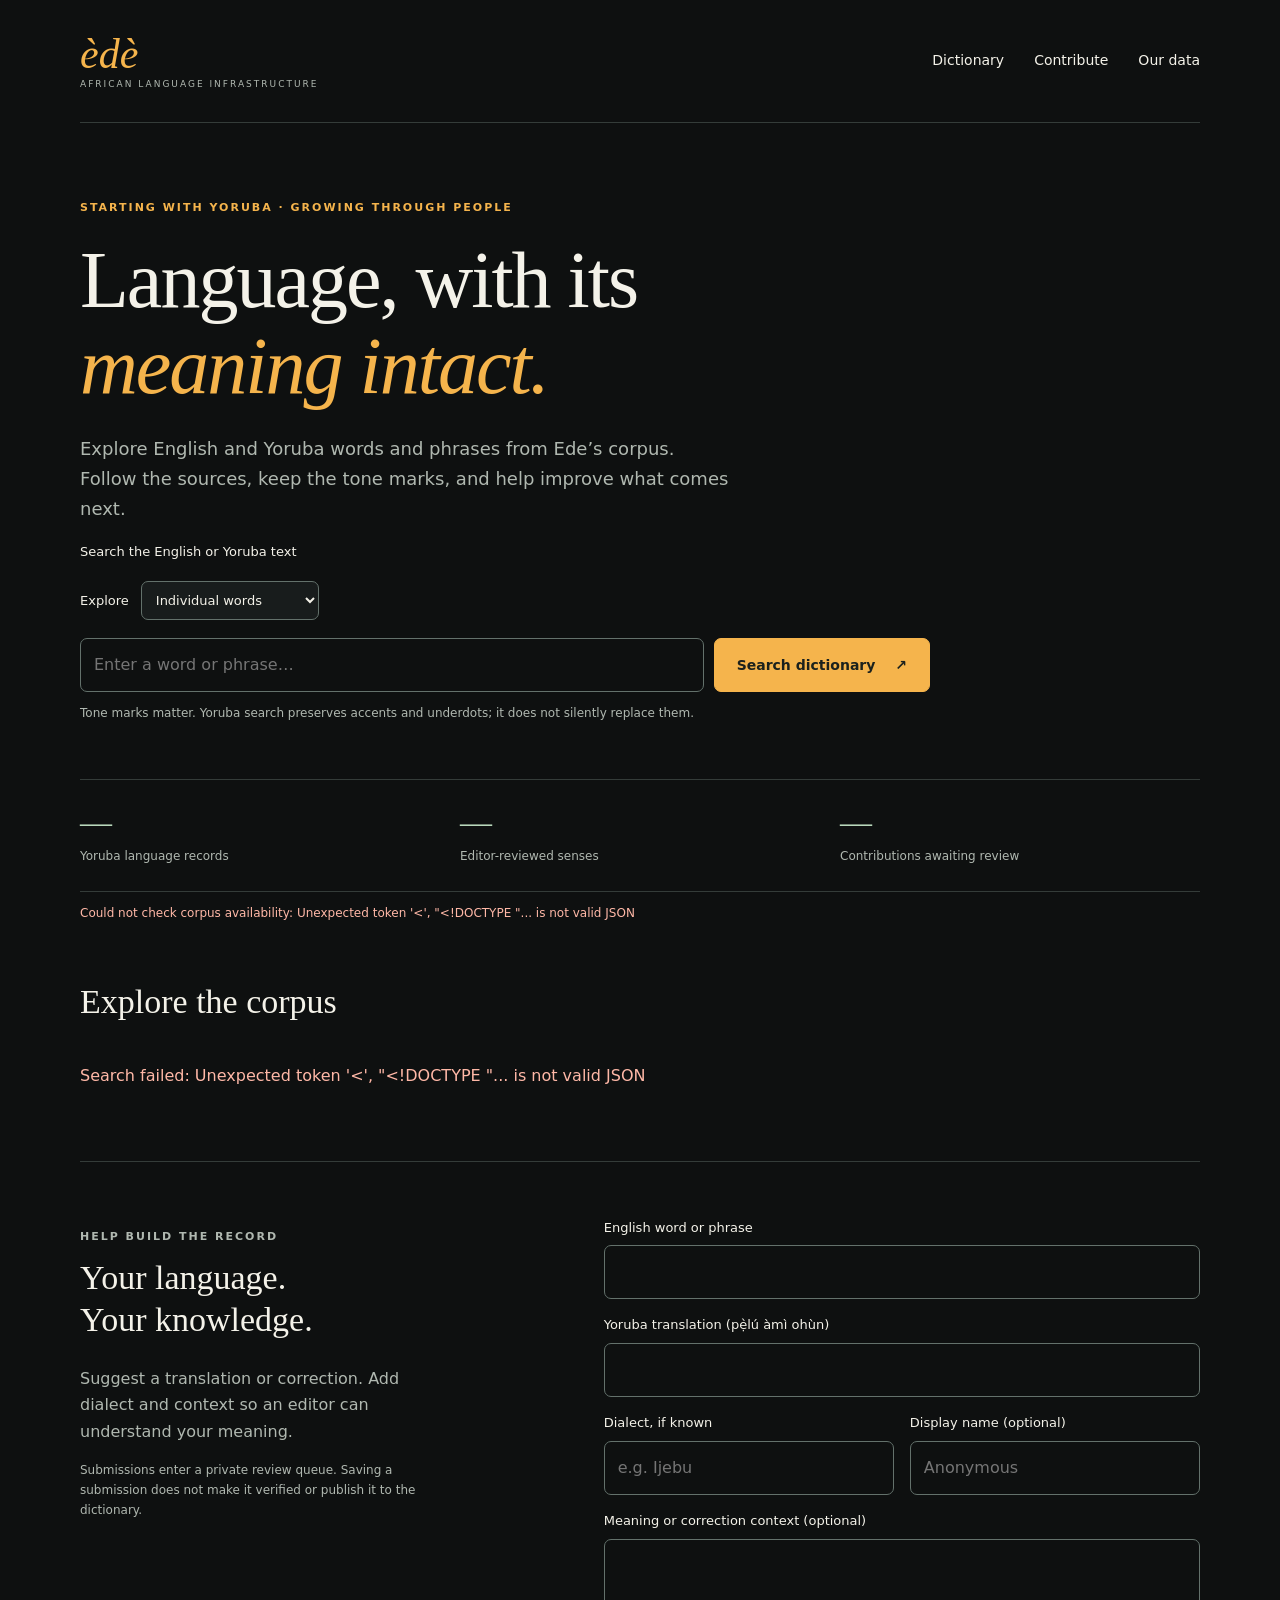
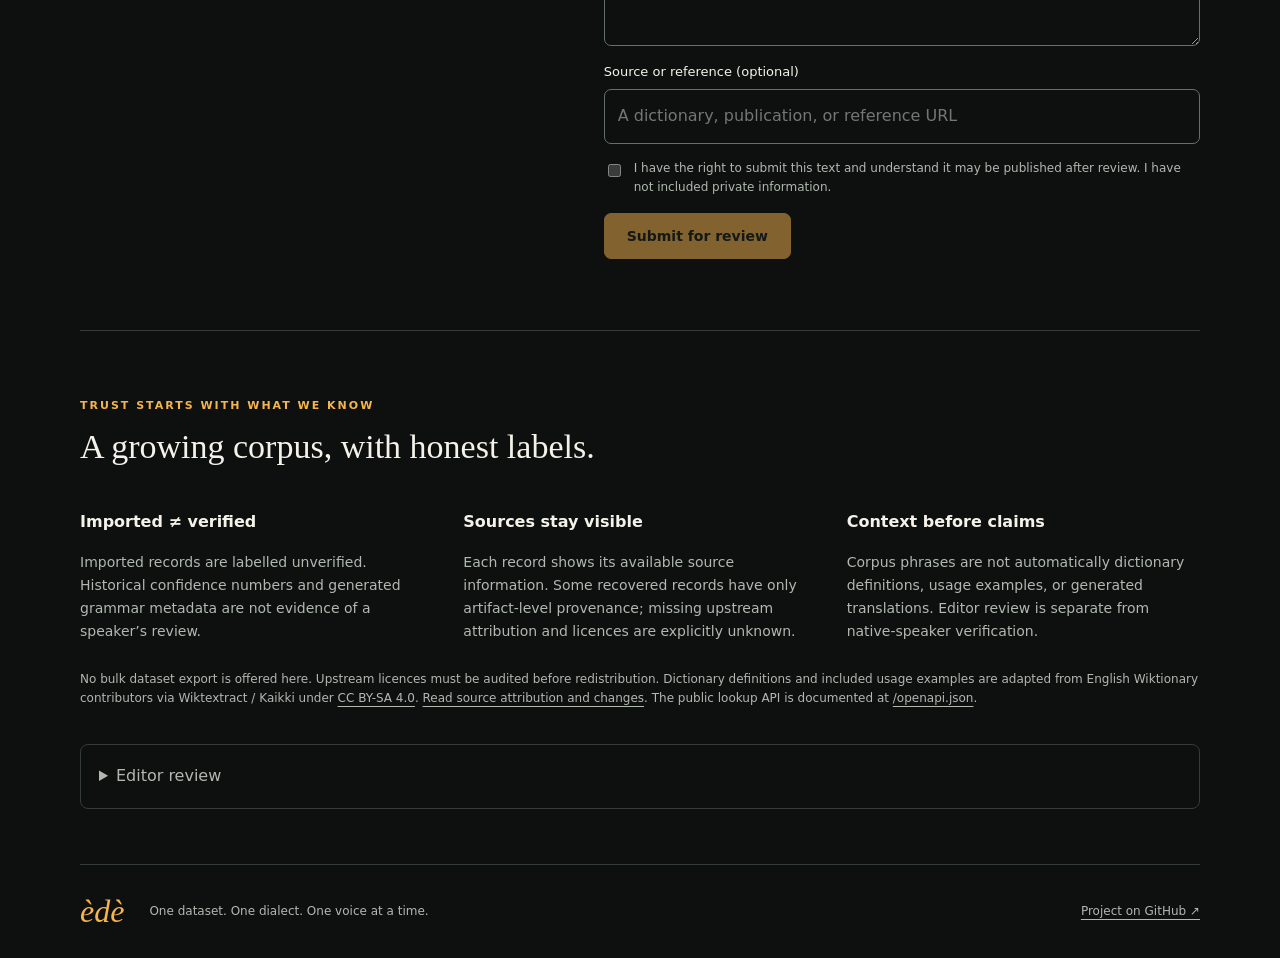
==== commit 02207e57: "Expand Yoruba dictionary with attributed senses and editor review" ====
--- a/index.html
+++ b/index.html
@@ -28,8 +28,8 @@
       <div id="examples" class="examples" aria-label="Examples from the loaded corpus"></div>
     </section>
     <section class="metrics" aria-label="Corpus status">
-      <div><strong id="entry-count">—</strong><span>Yoruba translation pairs</span></div>
-      <div><strong id="reviewed-count">—</strong><span>Editor-reviewed pairs</span></div>
+      <div><strong id="entry-count">—</strong><span>Yoruba language records</span></div>
+      <div><strong id="reviewed-count">—</strong><span>Editor-reviewed senses</span></div>
       <div><strong id="pending-count">—</strong><span>Contributions awaiting review</span></div>
     </section>
     <p id="corpus-breakdown" class="hint"></p>
@@ -66,10 +66,11 @@
         <article><h3>Sources stay visible</h3><p>Each record shows its available source information. Some recovered records have only artifact-level provenance; missing upstream attribution and licences are explicitly unknown.</p></article>
         <article><h3>Context before claims</h3><p>Corpus phrases are not automatically dictionary definitions, usage examples, or generated translations. Editor review is separate from native-speaker verification.</p></article>
       </div>
-      <p class="hint">No bulk dataset export is offered here. Upstream licences must be audited before redistribution. The public lookup API is documented at <a href="/openapi.json">/openapi.json</a>.</p>
+      <p class="hint">No bulk dataset export is offered here. Upstream licences must be audited before redistribution. Dictionary definitions and included usage examples are adapted from English Wiktionary contributors via Wiktextract / Kaikki under <a href="https://creativecommons.org/licenses/by-sa/4.0/">CC BY-SA 4.0</a>. <a href="/attribution">Read source attribution and changes</a>. The public lookup API is documented at <a href="/openapi.json">/openapi.json</a>.</p>
       <details id="editor"><summary>Editor review</summary>
         <p>Authorized editors can review pending submissions. This marks an entry as editor-reviewed, not native-speaker verified.</p>
         <form id="review-form"><label for="review-token">Editor access token<input id="review-token" type="password" autocomplete="off" required></label><button class="secondary">Load review queue</button></form>
+        <form id="sense-filter-form" hidden><label for="sense-filter">Find dictionary senses to review<input id="sense-filter" type="search" maxlength="500" placeholder="English meaning or Yoruba headword"></label><button class="secondary">Find senses</button></form>
         <p id="review-status" role="status"></p><div id="review-queue"></div>
       </details>
     </section>
--- a/static/style.css
+++ b/static/style.css
@@ -1,3 +1,5 @@
 :root{color-scheme:dark;--bg:#0e1010;--panel:#181c1c;--line:#343c39;--text:#f4f2e9;--muted:#b0b8b0;--amber:#f5b44c;--green:#b8d8bb}*{box-sizing:border-box}html{scroll-behavior:smooth;scroll-padding-top:24px}body{margin:0;background:var(--bg);color:var(--text);font:16px/1.65 system-ui,-apple-system,"Segoe UI",sans-serif}a{color:inherit;text-underline-offset:4px}.wrap{width:min(1120px,calc(100% - 64px));margin:auto}.topbar{display:flex;align-items:center;justify-content:space-between;padding:30px 0;border-bottom:1px solid var(--line)}.brand{text-decoration:none;font:italic 42px Georgia,serif;color:var(--amber)}.brand span{display:block;font:9px/1.5 system-ui;letter-spacing:2px;color:var(--muted)}nav{display:flex;gap:30px;font-size:14px}nav a{text-decoration:none}nav a:hover{color:var(--amber)}.hero{padding:65px 0 35px;max-width:850px}.eyebrow{font-size:11px;letter-spacing:2px;color:var(--amber);font-weight:600}h1{font:clamp(44px,6.5vw,80px)/1.08 Georgia,serif;letter-spacing:-2px;margin:20px 0 25px}h1 em{color:var(--amber);font-weight:400}.intro{max-width:650px;font-size:18px;color:var(--muted)}form label{display:block;font-size:13px;color:var(--text);margin-bottom:15px}input,textarea{display:block;width:100%;font:inherit;font-size:16px;background:var(--bg);border:1px solid #63716b;color:var(--text);border-radius:7px;padding:13px;margin-top:7px}input:focus,textarea:focus,button:focus-visible,a:focus-visible,summary:focus-visible{outline:2px solid var(--amber);outline-offset:4px}.search-row{display:flex;gap:10px}#query{margin:0;flex:1;min-width:0}button{font:600 14px system-ui;background:var(--amber);color:#1b211d;border:1px solid var(--amber);padding:14px 22px;border-radius:7px;cursor:pointer}button:hover{filter:brightness(1.1)}button:disabled{opacity:.5;cursor:wait}.secondary{background:transparent;color:var(--text);border-color:#718377}button span{margin-left:15px}.hint{font-size:12px;color:var(--muted)}.examples{display:flex;gap:8px;flex-wrap:wrap;margin-top:20px}.examples button{background:var(--panel);border-color:var(--line);color:var(--muted);font-weight:400;padding:6px 12px}.metrics{display:grid;grid-template-columns:repeat(3,1fr);border-block:1px solid var(--line);padding:24px 0;gap:20px}.metrics div{display:flex;flex-direction:column}.metrics strong{font:32px Georgia,serif;color:var(--green)}.metrics span{font-size:12px;color:var(--muted);margin-top:6px}#data-status{font-size:12px;color:var(--muted)}#search-results{padding:35px 0 55px}.section-heading{display:flex;justify-content:space-between;align-items:center;gap:20px}h2{font:34px/1.25 Georgia,serif;margin:10px 0 24px}h3{font-size:16px}.section-heading span{font-size:13px;color:var(--muted)}#search-status{color:var(--muted)}.entry{background:var(--panel);border:1px solid var(--line);border-radius:10px;padding:24px;margin-bottom:14px;overflow-wrap:anywhere}.entry-heading{display:flex;justify-content:space-between;align-items:flex-start;gap:15px}.entry h3{font-size:20px;line-height:1.5;margin:0 0 10px;font-weight:500}.translation{font:28px/1.6 Georgia,serif;color:var(--amber);margin:0 0 15px}.badge{font-size:10px;color:var(--green);border:1px solid #526d56;padding:3px 8px;border-radius:20px;white-space:nowrap}.metadata{font-size:12px;color:var(--muted);margin:6px 0}.metadata a{overflow-wrap:anywhere}.contribution-panel{display:grid;grid-template-columns:1fr 1.3fr;gap:65px;border-block:1px solid var(--line);padding:55px 0}.contribution-panel>div p{max-width:340px;color:var(--muted)}.field-row{display:grid;grid-template-columns:1fr 1fr;gap:16px}.consent{display:flex;align-items:flex-start;gap:10px;font-size:12px;color:var(--muted)}.consent input{width:auto;margin-top:5px;accent-color:var(--amber)}.about{padding:55px 0}.about-grid{display:grid;grid-template-columns:repeat(3,1fr);gap:30px}.about-grid p{font-size:14px;color:var(--muted)}details{border:1px solid var(--line);border-radius:8px;margin-top:35px;padding:18px}summary{cursor:pointer;color:var(--muted)}#review-form{max-width:500px}footer{display:flex;gap:25px;align-items:center;border-top:1px solid var(--line);padding:25px 0;font-size:12px;color:var(--muted)}footer a{margin-left:auto}.footer-brand{color:var(--amber);font:italic 32px Georgia,serif}.error{color:#ffb8a7!important}.success{color:var(--green)!important}.skip{position:fixed;left:20px;top:-100px;background:var(--bg);padding:10px;z-index:10}.skip:focus{top:10px}[hidden]{display:none!important}@media(max-width:700px){.wrap{width:calc(100% - 32px)}.topbar{align-items:flex-start}.brand{font-size:34px}.brand span{font-size:7px;max-width:150px}nav{gap:12px;font-size:12px;flex-wrap:wrap;justify-content:flex-end;max-width:150px}.hero{padding-top:35px}.search-row{flex-direction:column}.metrics{gap:12px}.metrics strong{font-size:24px}.metrics span{font-size:10px}.contribution-panel{grid-template-columns:1fr;gap:20px}.about-grid{grid-template-columns:1fr;gap:10px}.entry-heading{flex-direction:column}.field-row{grid-template-columns:1fr}footer{flex-wrap:wrap}footer a{margin-left:0}h2{font-size:29px}.section-heading{align-items:flex-start;flex-direction:column;gap:0}}
 
 .search-controls{margin:18px 0}.search-controls label{display:flex;align-items:center;gap:12px;margin-bottom:8px}.search-controls select{background:var(--panel);color:var(--text);border:1px solid #63716b;border-radius:7px;padding:10px;font:inherit}.search-controls select:focus-visible{outline:2px solid var(--amber);outline-offset:3px}.entry details{margin:12px 0 20px}.entry details .examples{margin-top:8px}
+
+.dictionary-sense{border-left:2px solid #526d56;padding:0 0 0 18px;margin:22px 0}.dictionary-sense h4{font-size:16px;line-height:1.6;margin:10px 0}.sense-status{font-size:11px;color:var(--green)}.usage-example{border-left:2px solid var(--amber);margin:16px 0;padding:0 16px}.usage-example p{margin:5px 0}.example-english{font-size:14px;color:var(--muted)}
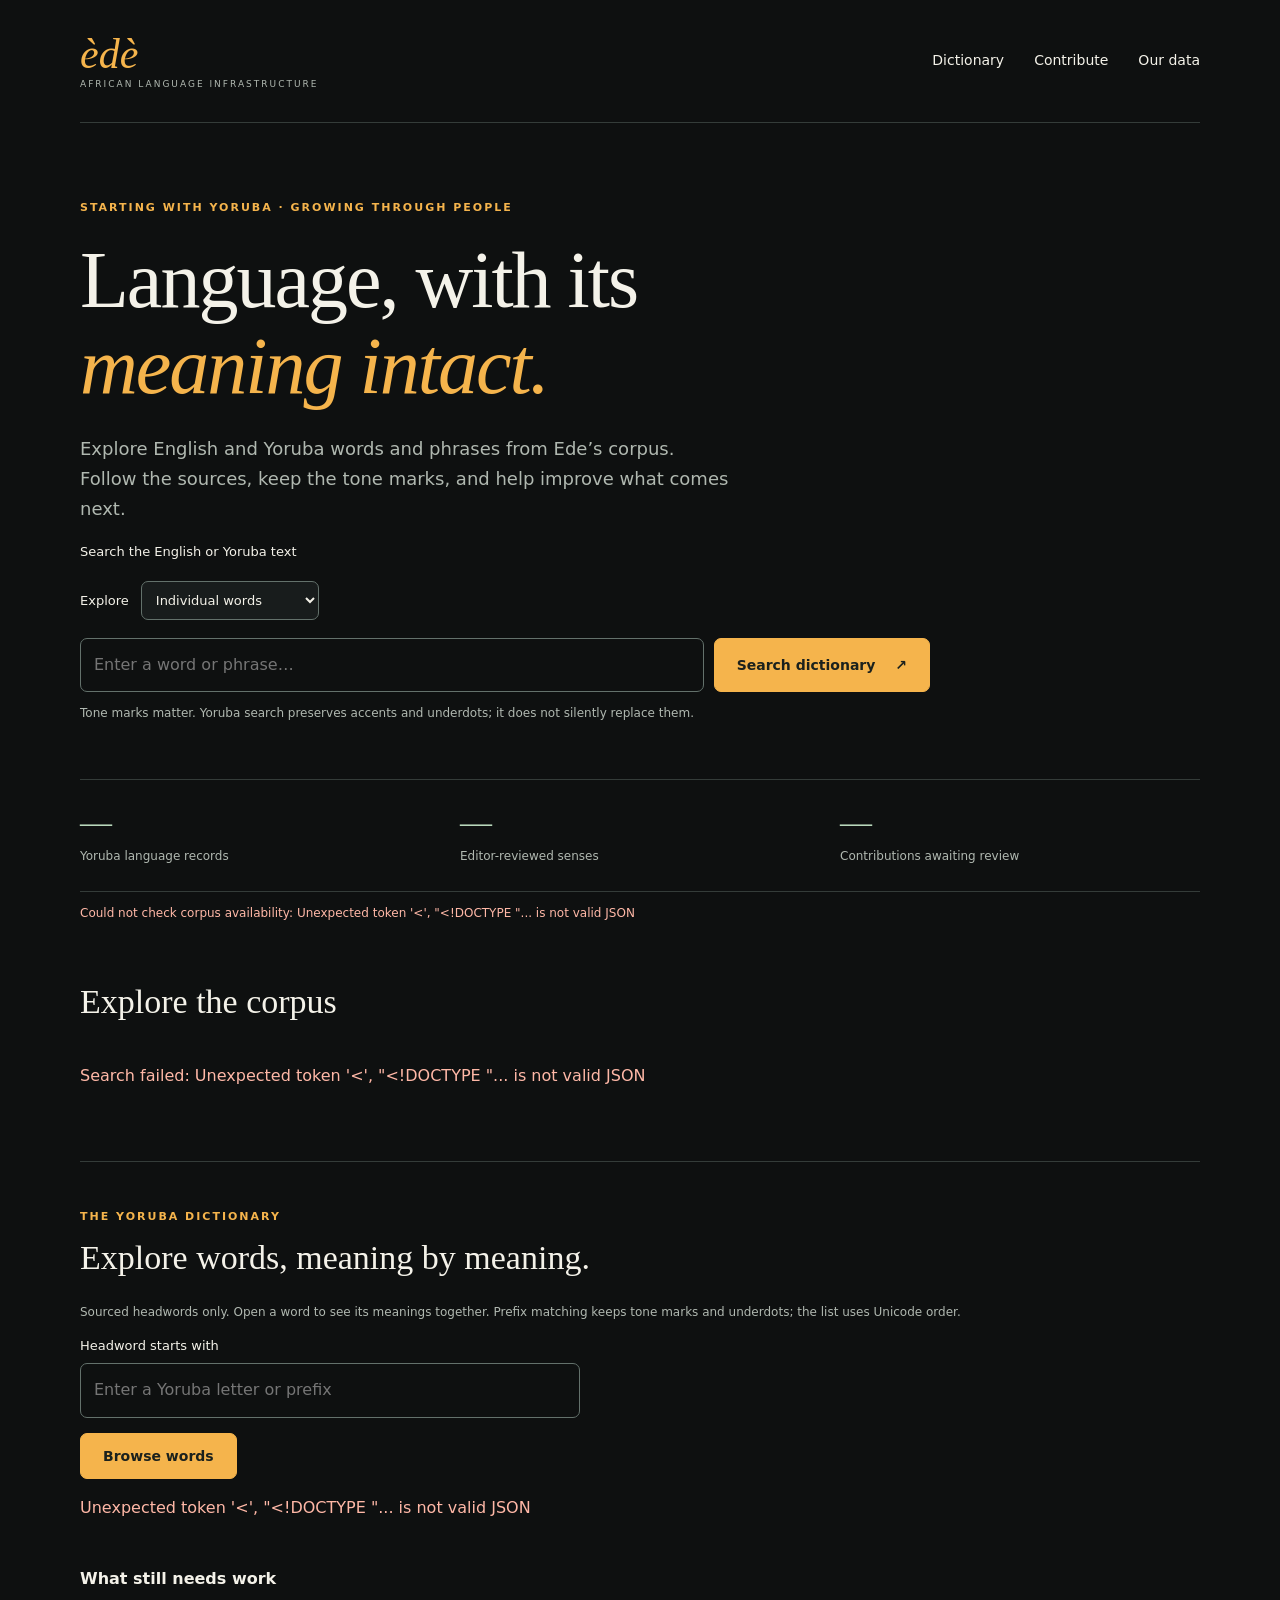
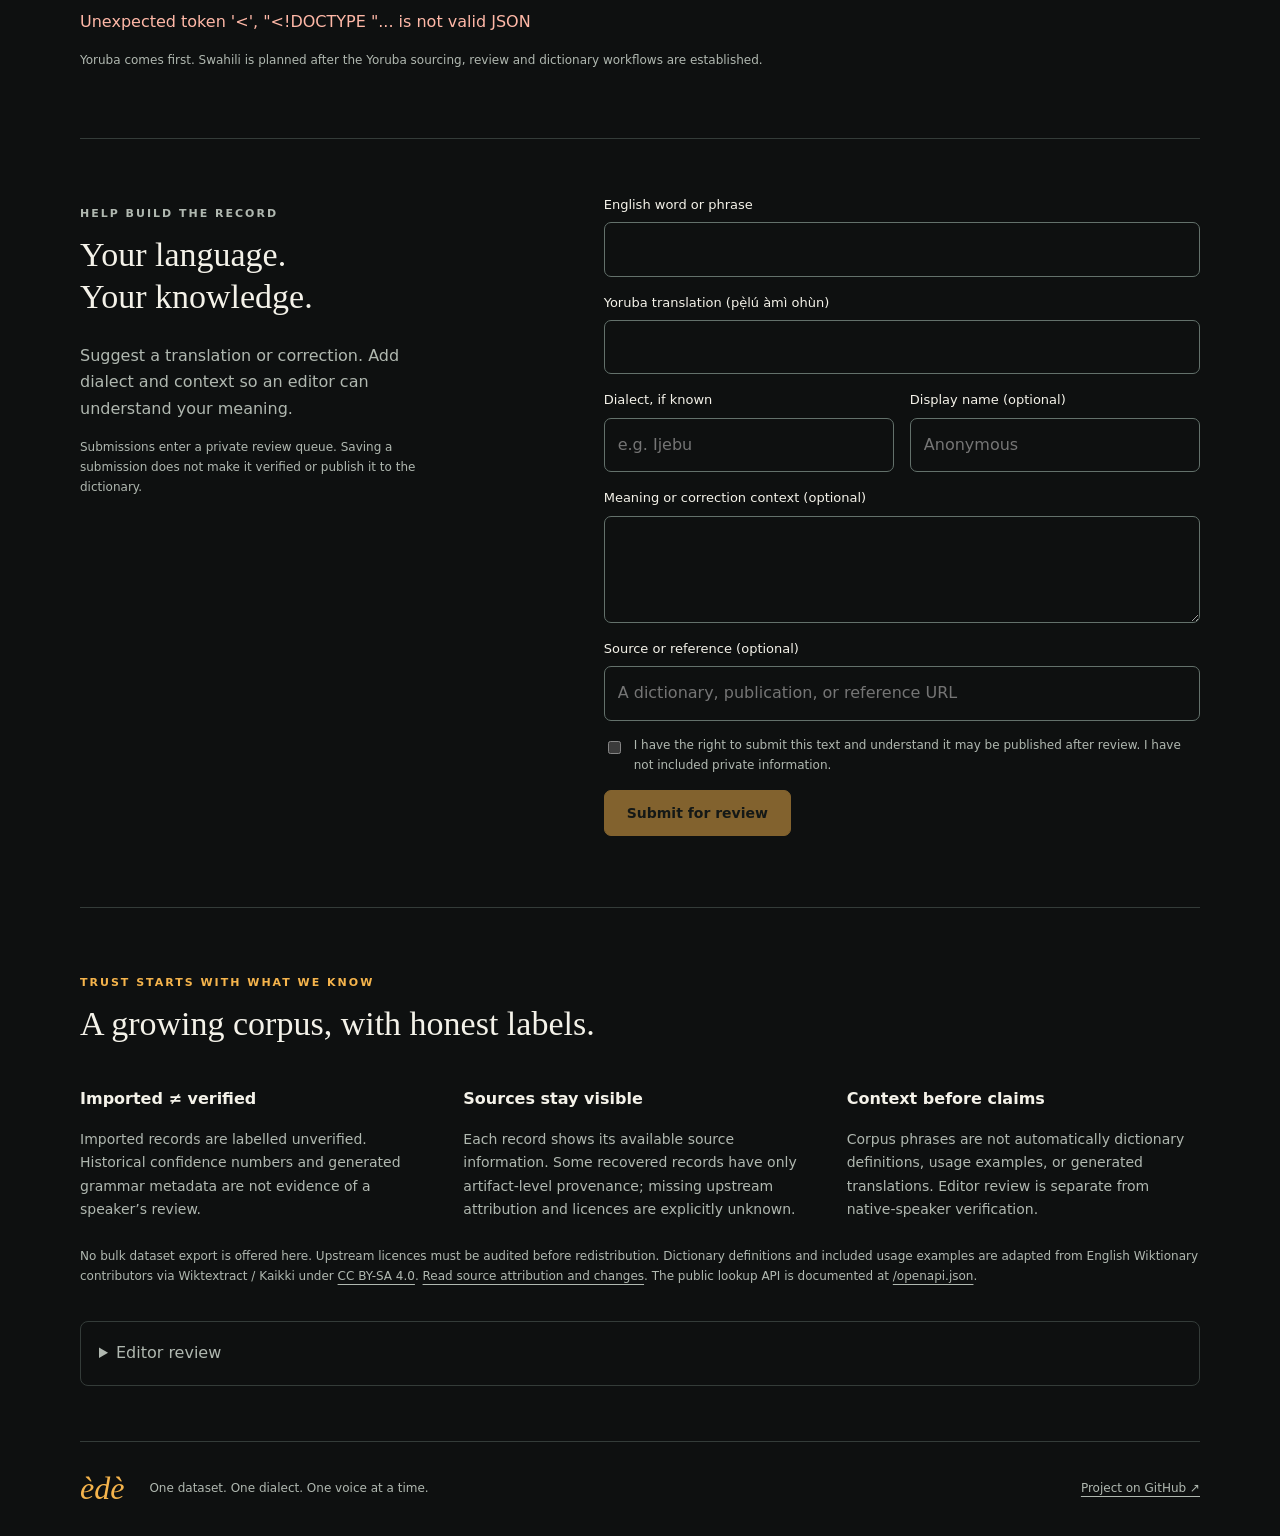
==== commit 5ff00234: "Add grouped Yoruba headword index and dictionary coverage report" ====
--- a/index.html
+++ b/index.html
@@ -40,6 +40,19 @@
       <div id="results"></div>
       <button id="more" class="secondary" hidden>Load more matches</button>
     </section>
+    <section id="word-index" aria-labelledby="index-heading">
+      <p class="eyebrow">THE YORUBA DICTIONARY</p>
+      <h2 id="index-heading">Explore words, meaning by meaning.</h2>
+      <p class="hint">Sourced headwords only. Open a word to see its meanings together. Prefix matching keeps tone marks and underdots; the list uses Unicode order.</p>
+      <form id="index-form"><label for="headword-prefix">Headword starts with<input id="headword-prefix" maxlength="100" placeholder="Enter a Yoruba letter or prefix"></label><button>Browse words</button></form>
+      <p id="index-status" role="status"></p>
+      <div id="headword-list" class="examples"></div>
+      <button id="index-more" class="secondary" hidden>More words</button>
+      <div id="word-detail" aria-live="polite"></div>
+      <h3>What still needs work</h3>
+      <p id="coverage-status" role="status">Loading dictionary coverage...</p>
+      <p class="hint">Yoruba comes first. Swahili is planned after the Yoruba sourcing, review and dictionary workflows are established.</p>
+    </section>
     <section id="contribute" class="contribution-panel">
       <div>
         <p class="eyebrow">HELP BUILD THE RECORD</p>
--- a/static/style.css
+++ b/static/style.css
@@ -3,3 +3,5 @@
 .search-controls{margin:18px 0}.search-controls label{display:flex;align-items:center;gap:12px;margin-bottom:8px}.search-controls select{background:var(--panel);color:var(--text);border:1px solid #63716b;border-radius:7px;padding:10px;font:inherit}.search-controls select:focus-visible{outline:2px solid var(--amber);outline-offset:3px}.entry details{margin:12px 0 20px}.entry details .examples{margin-top:8px}
 
 .dictionary-sense{border-left:2px solid #526d56;padding:0 0 0 18px;margin:22px 0}.dictionary-sense h4{font-size:16px;line-height:1.6;margin:10px 0}.sense-status{font-size:11px;color:var(--green)}.usage-example{border-left:2px solid var(--amber);margin:16px 0;padding:0 16px}.usage-example p{margin:5px 0}.example-english{font-size:14px;color:var(--muted)}
+
+#word-index{padding:35px 0 55px;border-top:1px solid var(--line)}#index-form{max-width:500px}#headword-list{margin-bottom:20px}#word-detail{margin-top:25px}
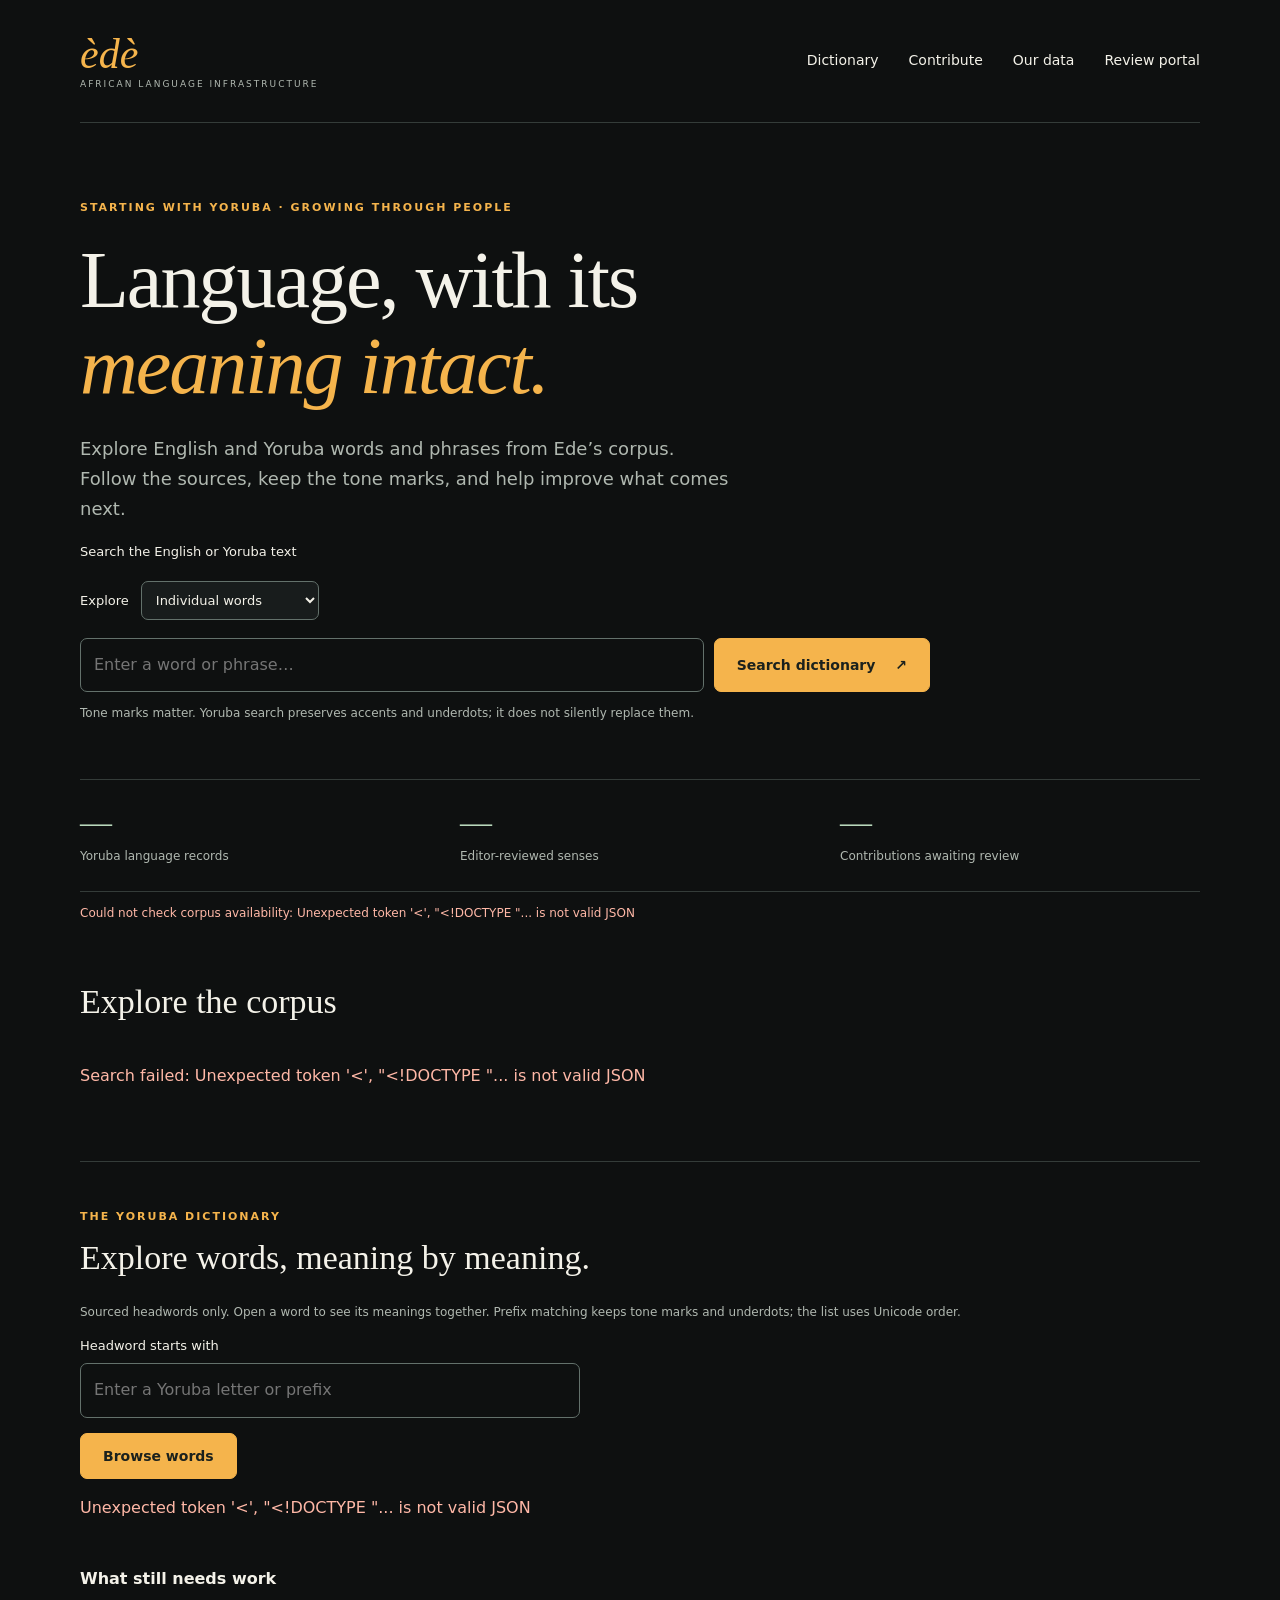
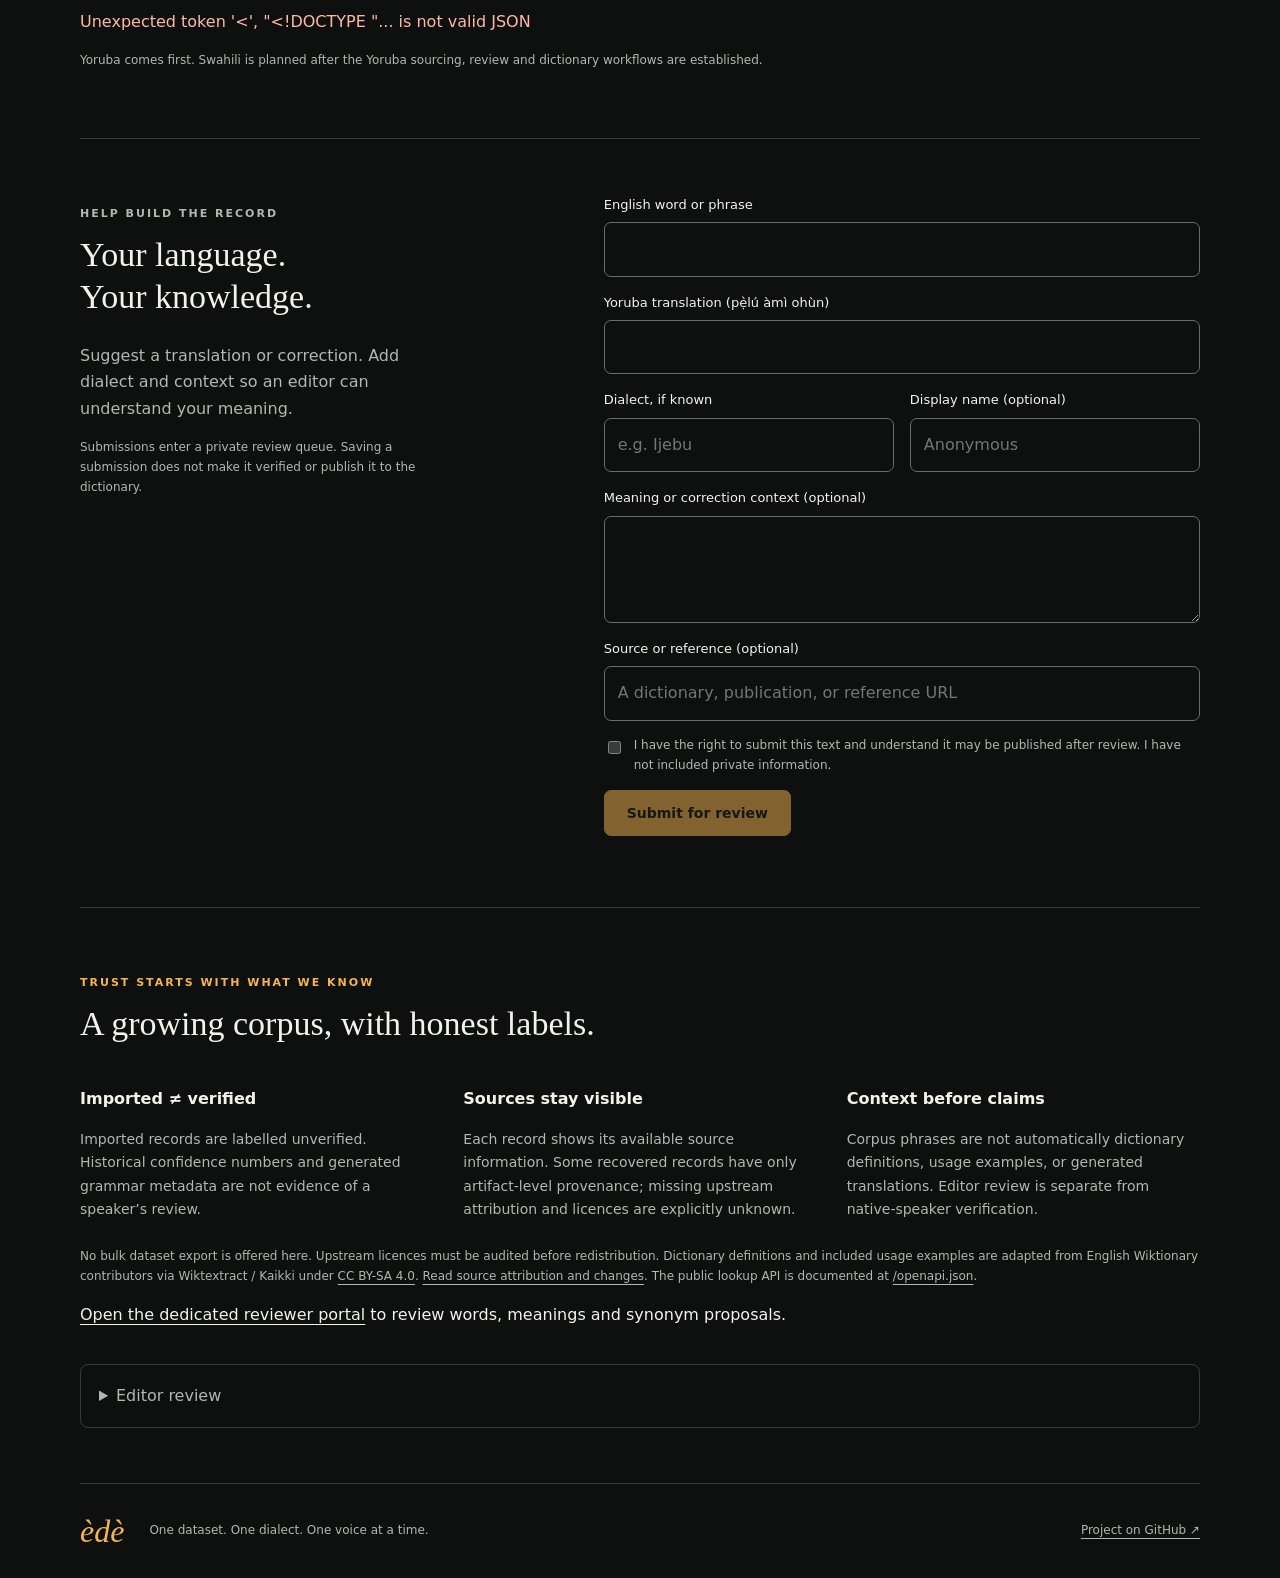
==== commit eaba82b2: "Add reviewer portal and moderated sense-specific synonyms" ====
--- a/index.html
+++ b/index.html
@@ -12,7 +12,7 @@
   <a class="skip" href="#dictionary">Skip to dictionary</a>
   <header class="wrap topbar">
     <a class="brand" href="/" aria-label="Ede home">èdè<span>AFRICAN LANGUAGE INFRASTRUCTURE</span></a>
-    <nav aria-label="Main navigation"><a href="#dictionary">Dictionary</a><a href="#contribute">Contribute</a><a href="#about">Our data</a></nav>
+    <nav aria-label="Main navigation"><a href="#dictionary">Dictionary</a><a href="#contribute">Contribute</a><a href="#about">Our data</a><a href="/review">Review portal</a></nav>
   </header>
   <main class="wrap">
     <section class="hero" id="dictionary">
@@ -80,6 +80,7 @@
         <article><h3>Context before claims</h3><p>Corpus phrases are not automatically dictionary definitions, usage examples, or generated translations. Editor review is separate from native-speaker verification.</p></article>
       </div>
       <p class="hint">No bulk dataset export is offered here. Upstream licences must be audited before redistribution. Dictionary definitions and included usage examples are adapted from English Wiktionary contributors via Wiktextract / Kaikki under <a href="https://creativecommons.org/licenses/by-sa/4.0/">CC BY-SA 4.0</a>. <a href="/attribution">Read source attribution and changes</a>. The public lookup API is documented at <a href="/openapi.json">/openapi.json</a>.</p>
+      <p><a href="/review">Open the dedicated reviewer portal</a> to review words, meanings and synonym proposals.</p>
       <details id="editor"><summary>Editor review</summary>
         <p>Authorized editors can review pending submissions. This marks an entry as editor-reviewed, not native-speaker verified.</p>
         <form id="review-form"><label for="review-token">Editor access token<input id="review-token" type="password" autocomplete="off" required></label><button class="secondary">Load review queue</button></form>
--- a/static/style.css
+++ b/static/style.css
@@ -5,3 +5,5 @@
 .dictionary-sense{border-left:2px solid #526d56;padding:0 0 0 18px;margin:22px 0}.dictionary-sense h4{font-size:16px;line-height:1.6;margin:10px 0}.sense-status{font-size:11px;color:var(--green)}.usage-example{border-left:2px solid var(--amber);margin:16px 0;padding:0 16px}.usage-example p{margin:5px 0}.example-english{font-size:14px;color:var(--muted)}
 
 #word-index{padding:35px 0 55px;border-top:1px solid var(--line)}#index-form{max-width:500px}#headword-list{margin-bottom:20px}#word-detail{margin-top:25px}
+
+.review-paging{display:flex;gap:12px;margin:24px 0}#portal-login{max-width:500px}#queue-controls{max-width:650px}#portal-queue label{display:block;margin:15px 0}#portal-queue{overflow-wrap:anywhere}
